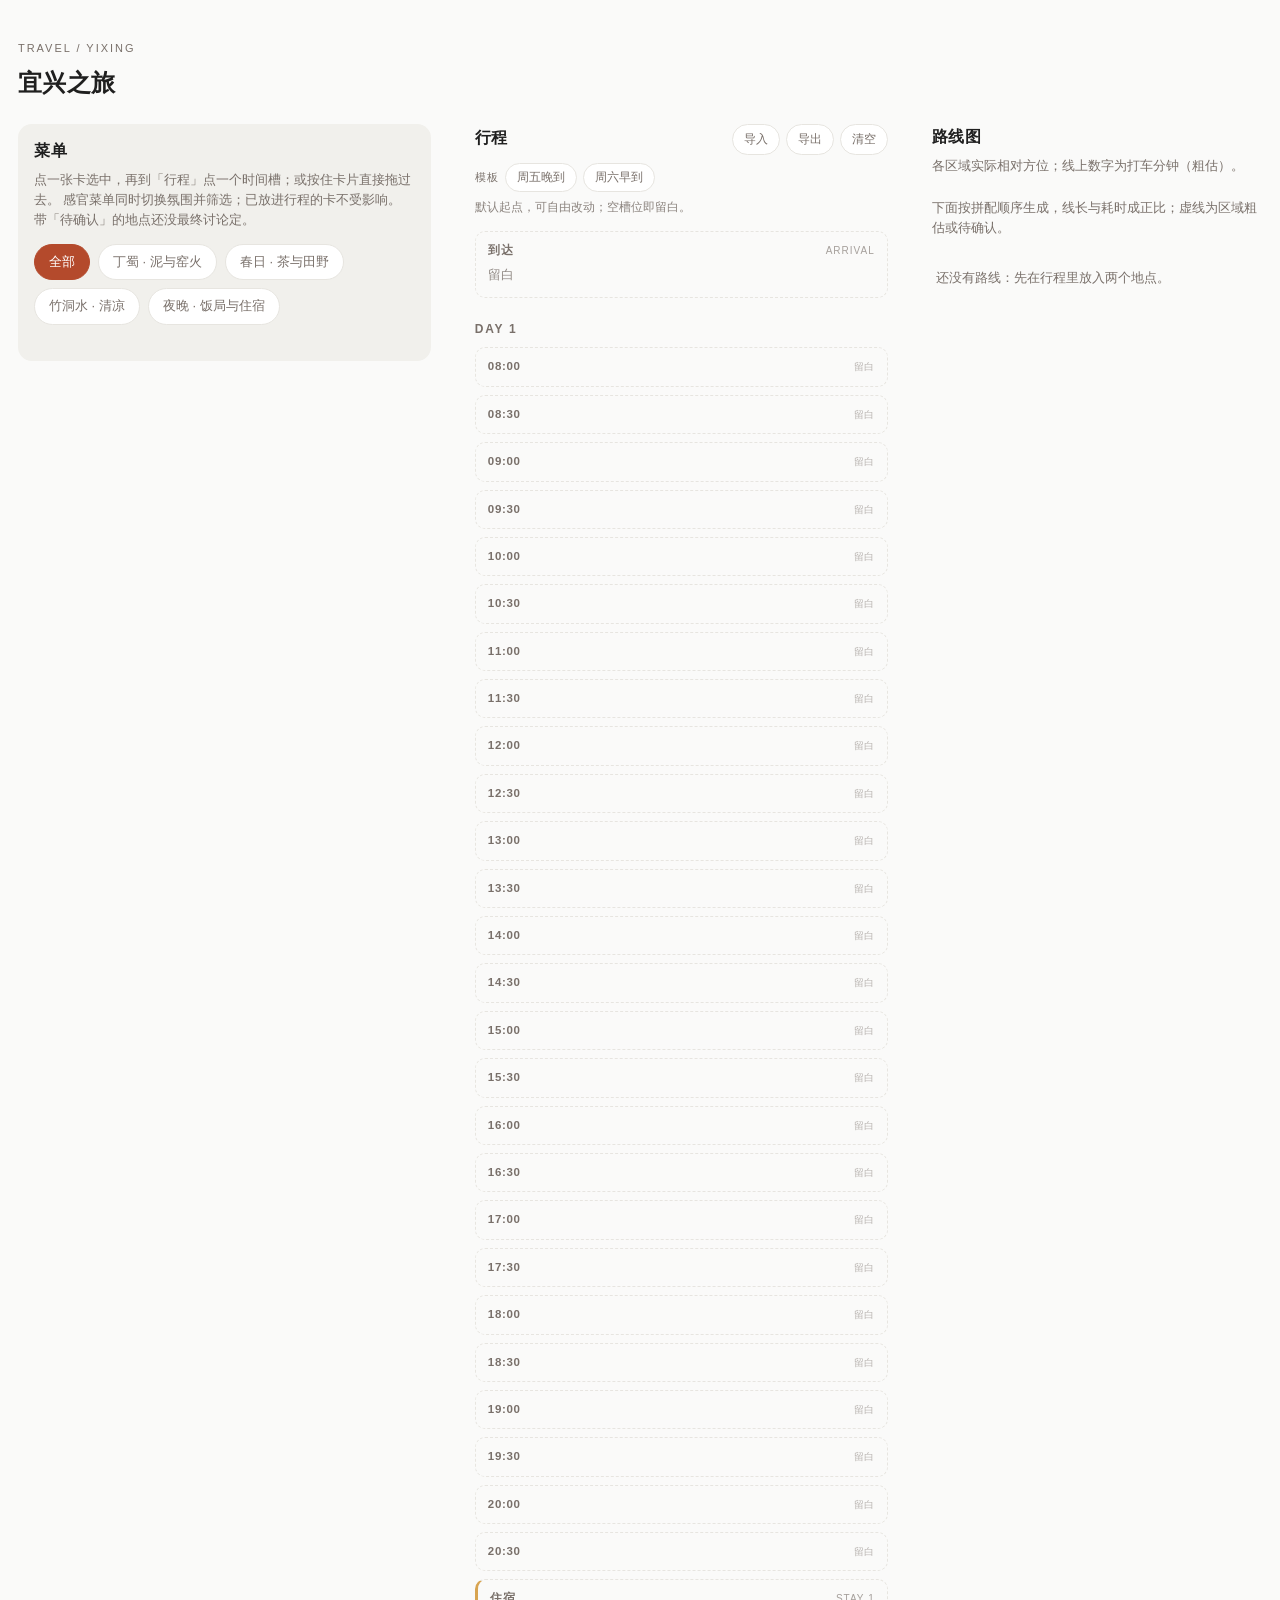
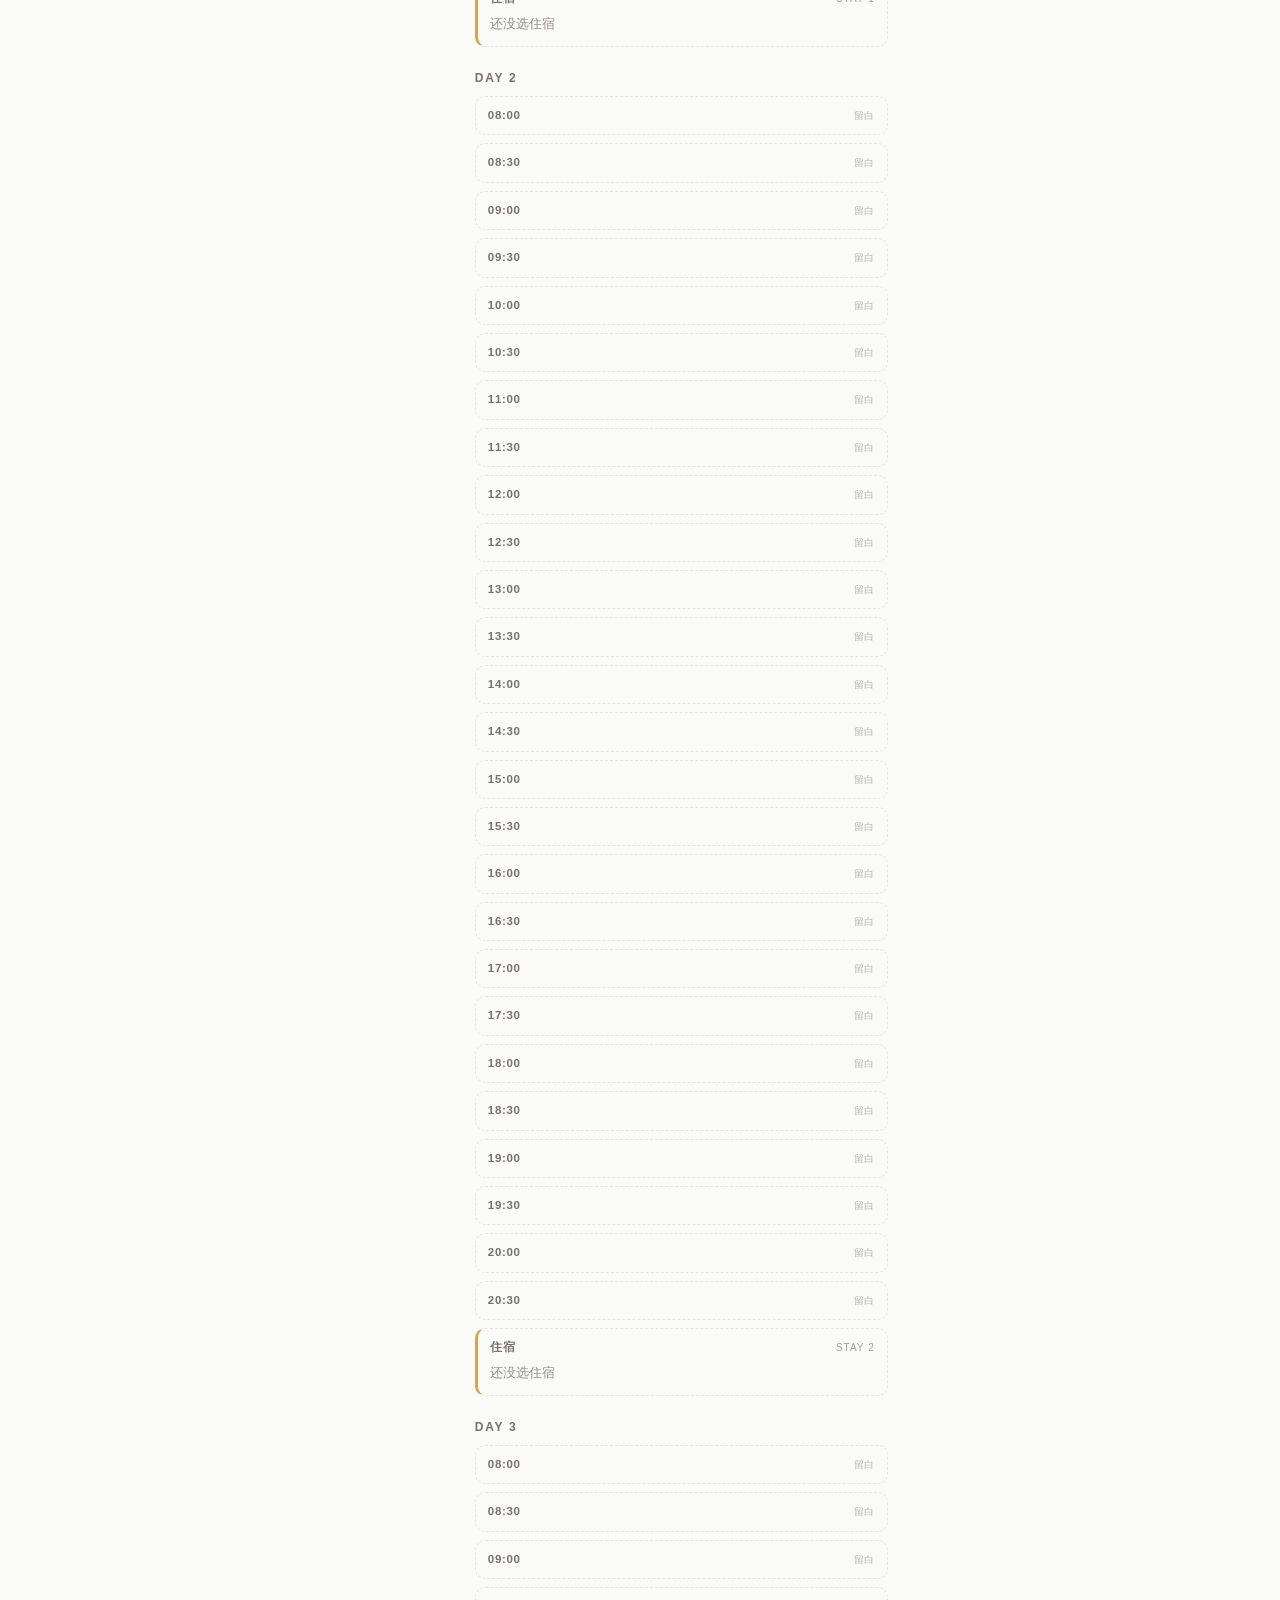
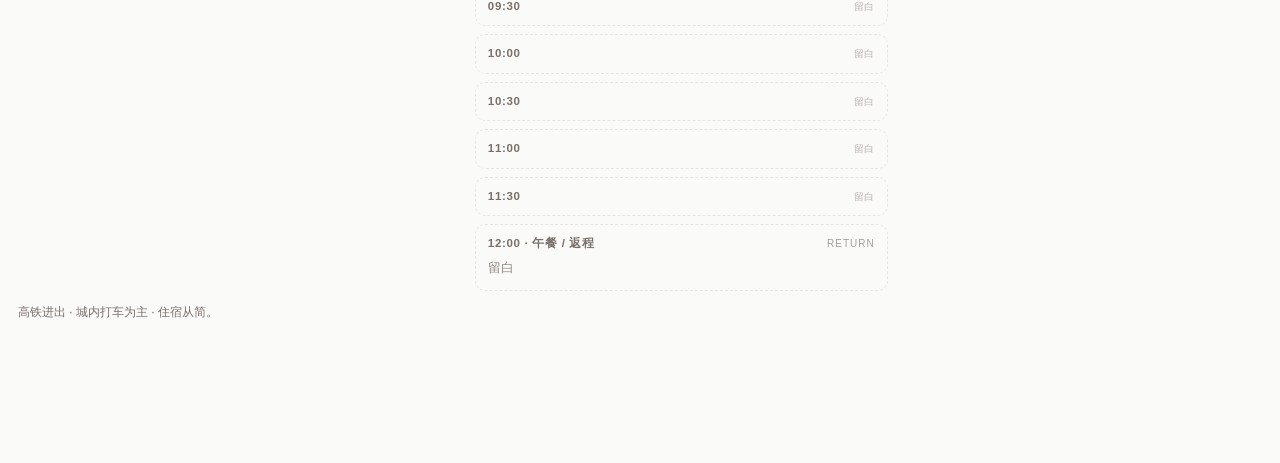
==== yixing/index.html @ 6304c11c "Half-hour planner grid; version-query cache busting for scripts - Slot grid is now 30-minute granula" ====
<!DOCTYPE html>
<html lang="zh-CN">
<head>
<meta charset="utf-8">
<meta name="viewport" content="width=device-width, initial-scale=1, viewport-fit=cover">
<title>宜兴之旅</title>
<meta name="description" content="宜兴四人行的行程拼配工具：自己选卡、自己拼、看看动线顺不顺。">
<link rel="stylesheet" href="styles.css">
</head>
<body data-view="intro">

<header class="site-header">
  <div class="container">
    <p class="kicker">travel / yixing</p>
    <h1>宜兴之旅</h1>
  </div>
</header>

<main class="layout container">

  <section id="view-intro" class="view view-intro" aria-label="简介">
    <p class="intro-lead">
      地点、体验、饭局、住宿和留白都做成了卡片，四个人自己拼。
    </p>

    <h2>四种感官入口</h2>
    <ul class="intro-themes">
      <li data-card-theme="dingshu" data-theme-go="dingshu"><strong>丁蜀 · 泥与窑火</strong>紫砂、老街、窑坊</li>
      <li data-card-theme="spring" data-theme-go="spring"><strong>春日 · 茶与田野</strong>阳羡茶、茶园、山坡</li>
      <li data-card-theme="bamboo-water" data-theme-go="bamboo-water"><strong>竹洞水 · 清凉</strong>竹海、溶洞、湖边</li>
      <li data-card-theme="night" data-theme-go="night"><strong>夜晚 · 饭局与住宿</strong>本地菜、夜茶、住宿</li>
    </ul>

    <h2>怎么用</h2>
    <ol class="intro-steps">
      <li>在「菜单」点一张卡，或按住直接拖。</li>
      <li>到「行程」点一个时间槽放入。</li>
      <li>在「路线图」看看动线顺不顺；时间都是粗估。</li>
    </ol>
    <button type="button" class="primary-btn" data-goto="pool">开始拼</button>
  </section>

  <section id="view-pool" class="view pool-section" aria-label="菜单">
    <div class="section-head">
      <h2>菜单</h2>
    </div>
    <p class="section-note">
      点一张卡选中，再到「行程」点一个时间槽；或按住卡片直接拖过去。
      感官菜单同时切换氛围并筛选；已放进行程的卡不受影响。
      带「待确认」的地点还没最终讨论定。
    </p>
    <nav class="theme-menu" id="theme-menu" aria-label="感官菜单">
      <button type="button" data-filter-all>全部</button>
      <button type="button" data-theme-btn="dingshu">丁蜀 · 泥与窑火</button>
      <button type="button" data-theme-btn="spring">春日 · 茶与田野</button>
      <button type="button" data-theme-btn="bamboo-water">竹洞水 · 清凉</button>
      <button type="button" data-theme-btn="night">夜晚 · 饭局与住宿</button>
    </nav>
    <div id="card-pool"></div>
  </section>

  <section id="view-plan" class="view plan-section" aria-label="行程">
    <div class="section-head">
      <h2>行程</h2>
      <div class="plan-actions">
        <button type="button" id="import-btn" class="ghost-btn">导入</button>
        <button type="button" id="export-btn" class="ghost-btn">导出</button>
        <button type="button" id="reset-btn" class="ghost-btn">清空</button>
        <input type="file" id="import-file" accept="application/json,.json" hidden>
      </div>
    </div>
    <div class="template-row">
      <span class="template-label">模板</span>
      <span id="preset-buttons"></span>
      <span class="template-note">默认起点，可自由改动；空槽位即留白。</span>
    </div>
    <div id="slot-list"></div>
  </section>

  <section id="view-graph" class="view graph-section" aria-label="路线图">
    <div class="section-head">
      <h2>路线图</h2>
    </div>
    <div class="region-overview">
      <p class="section-note">各区域实际相对方位；线上数字为打车分钟（粗估）。</p>
      <div id="region-map"></div>
    </div>
    <p class="section-note">下面按拼配顺序生成，线长与耗时成正比；虚线为区域粗估或待确认。</p>
    <div id="route-graph"></div>
    <p id="route-summary" class="route-summary"></p>
  </section>

</main>

<footer class="site-footer container">
  <p>
    高铁进出 · 城内打车为主 · 住宿从简。
  </p>
</footer>

<nav class="tab-bar" id="tab-bar" aria-label="页面切换">
  <button type="button" data-view-btn="intro">简介</button>
  <button type="button" data-view-btn="pool">菜单</button>
  <button type="button" data-view-btn="plan">行程</button>
  <button type="button" data-view-btn="graph">路线图</button>
</nav>

<div id="hint-bar" class="hint-bar" hidden>
  <span id="hint-text"></span>
  <button type="button" class="ghost-btn" data-cancel-selection>取消</button>
</div>

<div id="snackbar" class="snackbar" hidden>
  <span id="snackbar-text"></span>
  <span class="snackbar-actions">
    <button type="button" id="snackbar-undo">撤销</button>
    <button type="button" id="snackbar-back">继续选卡</button>
  </span>
</div>

<div id="toast" class="toast" hidden></div>

<!-- 数据/逻辑文件带版本参数防缓存；改动这些文件时把 v 一起加一 -->
<script src="data/places.js?v=3"></script>
<script src="data/transport-edges.js?v=3"></script>
<script src="data/blocked-edges.js?v=3"></script>
<script src="data/presets.js?v=3"></script>
<script src="data/region-times.js?v=3"></script>
<script src="app.js?v=3"></script>
</body>
</html>
---- yixing/styles.css ----
/* 宜兴之旅 —— 主题与版式
   页面基调是素色（近白）；四个感官主题只作用于菜单（卡片池）区域，
   由该区域元素上的 [data-theme] + CSS variables 驱动。
   色板出自 docs/static-interaction-model.md（做了对比度微调）。 */

:root {
  /* 卡片主题固定色（不随区域主题变化） */
  --c-dingshu: #b74b2b;
  --c-spring: #7fa32a;
  --c-bamboo: #2d8f83;
  --c-night: #d8a451;

  /* 素色基调（近白） */
  --bg: #fafaf9;
  --text: #1f1f1f;
  --accent: #b44a2c;
  --surface: #ffffff;
  --muted: #79706a;
  --line: #e7e5e0;
  --chip-bg: rgba(0, 0, 0, 0.045);
  --warn: #b3541e;
  --warn-bg: rgba(179, 84, 30, 0.09);
  --shadow: 0 1px 3px rgba(30, 20, 10, 0.06);
}

[data-theme="dingshu"] {
  --bg: #f7eee7;
  --text: #26201b;
  --accent: #b74b2b;
  --surface: #fffaf6;
  --muted: #8a7568;
  --line: #e9d9cd;
}

[data-theme="spring"] {
  --bg: #f4f6df;
  --text: #252a19;
  --accent: #7fa32a;
  --surface: #fcfdf3;
  --muted: #7f865f;
  --line: #e2e6c6;
}

[data-theme="bamboo-water"] {
  --bg: #edf5f2;
  --text: #1d2c29;
  --accent: #2d8f83;
  --surface: #f9fcfb;
  --muted: #64807a;
  --line: #d6e5e0;
}

[data-theme="night"] {
  --bg: #181715;
  --text: #f4efe7;
  --accent: #d8a451;
  --surface: #221f1b;
  --muted: #a2947f;
  --line: #383329;
  --chip-bg: rgba(255, 255, 255, 0.07);
  --warn: #e0904f;
  --warn-bg: rgba(224, 144, 79, 0.14);
  --shadow: 0 1px 3px rgba(0, 0, 0, 0.4);
}

/* 卡片固定主题色映射 */
[data-card-theme="dingshu"] { --card-accent: var(--c-dingshu); }
[data-card-theme="spring"] { --card-accent: var(--c-spring); }
[data-card-theme="bamboo-water"] { --card-accent: var(--c-bamboo); }
[data-card-theme="night"] { --card-accent: var(--c-night); }

/* ---------- 基础 ---------- */

* { box-sizing: border-box; }

html { -webkit-text-size-adjust: 100%; }

body {
  margin: 0;
  font-family: -apple-system, BlinkMacSystemFont, "PingFang SC", "Noto Sans SC",
    "Microsoft YaHei", "Helvetica Neue", Arial, sans-serif;
  background: var(--bg);
  color: var(--text);
  font-size: 15px;
  line-height: 1.6;
  transition: background-color 0.45s ease, color 0.45s ease;
  /* 移动端：给底部 tab 栏 + hint/snackbar 留空间 */
  padding-bottom: calc(136px + env(safe-area-inset-bottom, 0px));
}

.container {
  max-width: 640px;
  margin: 0 auto;
  padding-left: 18px;
  padding-right: 18px;
}

h1, h2, h3 { font-weight: 600; margin: 0; }

button {
  font: inherit;
  color: inherit;
  background: none;
  border: none;
  cursor: pointer;
  -webkit-tap-highlight-color: transparent;
}

/* ---------- 页头 ---------- */

.site-header { padding-top: 40px; }

.kicker {
  margin: 0 0 6px;
  font-size: 11px;
  letter-spacing: 0.18em;
  text-transform: uppercase;
  color: var(--muted);
}

.site-header h1 { font-size: 24px; letter-spacing: 0.02em; }

.header-tagline {
  margin: 10px 0 0;
  color: var(--muted);
  font-size: 13.5px;
  max-width: 34em;
}

/* ---------- 感官菜单（卡片池视图内：主题切换 + 筛选） ---------- */

.theme-menu {
  display: flex;
  gap: 8px;
  overflow-x: auto;
  margin-bottom: 16px;
  padding-bottom: 4px;
  -webkit-overflow-scrolling: touch;
  scrollbar-width: none;
}
.theme-menu::-webkit-scrollbar { display: none; }

.theme-menu button {
  flex: 0 0 auto;
  padding: 7px 14px;
  border-radius: 999px;
  border: 1px solid var(--line);
  background: var(--surface);
  font-size: 13px;
  color: var(--muted);
  transition: background-color 0.25s ease, color 0.25s ease, border-color 0.25s ease;
}

.theme-menu button:hover { border-color: var(--accent); }

.theme-menu button[aria-pressed="true"] {
  background: var(--accent);
  border-color: var(--accent);
  color: #fff;
}
[data-theme="night"] .theme-menu button[aria-pressed="true"] { color: #181715; }

/* ---------- 布局 ---------- */

.layout { padding-top: 22px; }

.section-head {
  display: flex;
  align-items: baseline;
  justify-content: space-between;
  gap: 12px;
  flex-wrap: wrap;
}

.section-head h2 { font-size: 16px; letter-spacing: 0.04em; }

.section-note {
  margin: 6px 0 14px;
  font-size: 12.5px;
  color: var(--muted);
}

.pool-section { margin-bottom: 40px; }
.plan-section { margin-bottom: 40px; }
.graph-section { margin-bottom: 48px; }

/* （视图系统的响应式规则在文件末尾，需要排在组件规则之后才能正确覆盖） */

/* ---------- 菜单（卡片池）：唯一带感官主题的区域 ---------- */

#view-pool {
  border-radius: 14px;
  padding: 14px 16px 16px;
  /* 「全部」时也有面板：比页面底色深一档的同色系 */
  background: #f1f0ec;
  transition: background-color 0.45s ease, color 0.45s ease;
}

#view-pool[data-theme] {
  background: var(--bg);
  color: var(--text); /* night 等深色主题需要跟着换文字色 */
}

.pool-group { margin-bottom: 22px; }

.pool-group-title {
  display: flex;
  align-items: center;
  gap: 8px;
  font-size: 13px;
  font-weight: 600;
  color: var(--muted);
  margin-bottom: 10px;
}

.pool-group-title::before {
  content: "";
  width: 8px;
  height: 8px;
  border-radius: 50%;
  background: var(--card-accent, var(--accent));
}

.pool-cards { display: grid; gap: 8px; }

.card {
  background: var(--surface);
  border: 1px solid var(--line);
  border-left: 3px solid var(--card-accent, var(--line));
  border-radius: 10px;
  padding: 10px 12px;
  box-shadow: var(--shadow);
  user-select: none;
  -webkit-user-select: none;
  -webkit-touch-callout: none;
  touch-action: pan-y;
  transition: border-color 0.2s ease, opacity 0.2s ease, transform 0.15s ease;
}

.card:hover { transform: translateY(-1px); }

.card--selected {
  border-color: var(--accent);
  outline: 2px solid var(--accent);
  outline-offset: 0;
}

.card--assigned { opacity: 0.5; }

.card--light {
  background: transparent;
  border-style: dashed;
  border-left-width: 1px;
  box-shadow: none;
}

.card-top {
  display: flex;
  align-items: baseline;
  justify-content: space-between;
  gap: 10px;
}

.card-title { font-size: 14.5px; font-weight: 600; }

.card-duration {
  flex: 0 0 auto;
  font-size: 11.5px;
  color: var(--muted);
  font-variant-numeric: tabular-nums;
}

.card-summary {
  margin: 3px 0 7px;
  font-size: 12.5px;
  color: var(--muted);
  line-height: 1.55;
}

.card-meta {
  display: flex;
  flex-wrap: wrap;
  gap: 5px;
  align-items: center;
}

.chip, .badge {
  display: inline-block;
  font-size: 10.5px;
  line-height: 1;
  padding: 4px 7px;
  border-radius: 6px;
  letter-spacing: 0.03em;
}

.chip { background: var(--chip-bg); color: var(--muted); }

.chip-loc { border: 1px solid var(--line); background: transparent; }

.badge-res {
  color: var(--accent);
  border: 1px solid var(--accent);
  background: transparent;
}

.badge-heat { color: var(--warn); background: var(--warn-bg); }

.badge-tbc {
  color: var(--muted);
  border: 1px dashed var(--line);
  background: transparent;
}

.chip-assigned { color: var(--accent); background: transparent; padding-left: 0; }

/* ---------- 时间槽 ---------- */

#slot-list { display: flex; flex-direction: column; gap: 8px; }

.slot-day-head {
  margin: 14px 0 0;
  font-size: 12px;
  letter-spacing: 0.14em;
  text-transform: uppercase;
  color: var(--muted);
}
.slot-day-head:first-child { margin-top: 0; }

/* 2 小时粒度的时间槽：空态压成单行，别让 20 个槽占满整屏 */
.slot--time { padding: 7px 12px 8px; }
.slot--time .slot-label { font-variant-numeric: tabular-nums; }
.slot--time.slot--empty .slot-sub { opacity: 0.5; text-transform: none; letter-spacing: 0.04em; }

.slot {
  background: var(--surface);
  border: 1px solid var(--line);
  border-radius: 10px;
  padding: 9px 12px 10px;
  box-shadow: var(--shadow);
  transition: border-color 0.2s ease, background-color 0.3s ease;
}

.slot--empty {
  background: transparent;
  border-style: dashed;
  box-shadow: none;
}

.slot--stay { border-left: 3px solid var(--c-night); }

.slot--over {
  border-color: var(--accent);
  outline: 2px solid var(--accent);
  outline-offset: 0;
}

.slot-head {
  display: flex;
  align-items: baseline;
  justify-content: space-between;
  gap: 8px;
}

.slot-label {
  font-size: 11.5px;
  font-weight: 600;
  letter-spacing: 0.06em;
  color: var(--muted);
}

.slot-sub {
  font-size: 10px;
  letter-spacing: 0.1em;
  text-transform: uppercase;
  color: var(--muted);
  opacity: 0.65;
}

.slot-empty-note {
  margin: 6px 0 2px;
  font-size: 12.5px;
  color: var(--muted);
  opacity: 0.8;
}

.slot-card {
  margin-top: 7px;
  display: flex;
  align-items: center;
  flex-wrap: wrap;
  gap: 6px;
  padding: 8px 10px;
  border-radius: 8px;
  background: var(--chip-bg);
  border-left: 3px solid var(--card-accent, var(--line));
  user-select: none;
  -webkit-user-select: none;
  -webkit-touch-callout: none;
  touch-action: pan-y;
}

.slot-card.card--selected { outline: 2px solid var(--accent); }

.slot-card-title { font-size: 13.5px; font-weight: 600; margin-right: auto; }

.slot-remove {
  font-size: 11px;
  color: var(--muted);
  padding: 4px 8px;
  border-radius: 6px;
  border: 1px solid var(--line);
}
.slot-remove:hover { color: var(--warn); border-color: var(--warn); }

.slot-warnings { margin: 6px 0 0; padding: 0; list-style: none; }

.slot-warnings li {
  font-size: 11.5px;
  color: var(--warn);
  padding: 2px 0;
}

.slot-warnings li.note-hint { color: var(--muted); }

/* 槽位之间的交通提示 */

.travel-chip {
  margin: 0 0 0 22px;
  padding: 2px 0 2px 10px;
  border-left: 2px solid var(--line);
  font-size: 11.5px;
  color: var(--muted);
}

.travel-chip--break {
  border-left-style: dashed;
  border-left-color: var(--warn);
  color: var(--warn);
}

/* 没有直连边、按区域对兜底的粗估段 */
.travel-chip--region { border-left-style: dotted; }

.travel-chip small { display: block; color: var(--muted); font-size: 11px; }

/* ---------- preset / 操作按钮 ---------- */

.plan-actions { display: flex; gap: 6px; flex-wrap: wrap; }

.plan-actions button, .ghost-btn {
  font-size: 12px;
  padding: 5px 11px;
  border-radius: 999px;
  border: 1px solid var(--line);
  background: var(--surface);
  color: var(--muted);
  transition: border-color 0.2s ease, color 0.2s ease;
}

.plan-actions button:hover, .ghost-btn:hover { border-color: var(--accent); color: var(--accent); }

/* 模板行：preset 是起点不是答案，放在行程标题下、用小字说明 */
.template-row {
  display: flex;
  align-items: center;
  flex-wrap: wrap;
  gap: 6px;
  margin: 8px 0 14px;
}

.template-label {
  font-size: 11px;
  letter-spacing: 0.12em;
  color: var(--muted);
}

.template-row #preset-buttons { display: inline-flex; gap: 6px; }

.template-row #preset-buttons button {
  font-size: 12px;
  padding: 4px 11px;
  border-radius: 999px;
  border: 1px solid var(--line);
  background: var(--surface);
  color: var(--muted);
  transition: border-color 0.2s ease, color 0.2s ease;
}

.template-row #preset-buttons button:hover { border-color: var(--accent); color: var(--accent); }

.template-note {
  flex-basis: 100%;
  font-size: 11.5px;
  color: var(--muted);
  opacity: 0.85;
}

/* ---------- 区域概览图（SVG，相对位置 + 时距连线） ---------- */

.region-overview { margin-bottom: 22px; }

.region-map-svg {
  display: block;
  width: 100%; /* 占满整列，viewBox 按真实纵横比 */
}

.region-map-line {
  stroke: var(--line);
  stroke-width: 1.5;
}

.region-map-time {
  font-size: 9px;
  fill: var(--muted);
  text-anchor: middle;
  opacity: 0.85;
}

.region-map-node circle {
  fill: var(--muted);
  opacity: 0.55;
  transition: fill 0.25s ease, opacity 0.25s ease;
}

.region-map-node text {
  font-size: 11px;
  fill: var(--text);
}

.region-map-node.on circle {
  fill: var(--accent);
  opacity: 1;
}

.region-map-node.on text { font-weight: 600; }

/* ---------- 路线图（普通 HTML，flex column） ---------- */

#route-graph { padding: 4px 0 0 4px; }

.graph-empty { font-size: 12.5px; color: var(--muted); }

.graph-node {
  display: flex;
  align-items: center;
  gap: 10px;
  cursor: pointer;
}

.graph-dot {
  flex: 0 0 auto;
  width: 12px;
  height: 12px;
  border-radius: 50%;
  background: var(--card-accent, var(--accent));
  margin-left: 1px;
}

.graph-dot.imp-1 { width: 8px; height: 8px; margin-left: 3px; }
.graph-dot.imp-2 { width: 10px; height: 10px; margin-left: 2px; }
.graph-dot.imp-3 { width: 14px; height: 14px; margin-left: 0; }

.graph-node-text { display: flex; align-items: baseline; gap: 8px; flex-wrap: wrap; }

.graph-node-label { font-size: 14px; font-weight: 600; }

.graph-node-slot { font-size: 11px; color: var(--muted); }

.graph-edge {
  position: relative;
  margin-left: 7px;
}

.graph-edge-line {
  position: absolute;
  left: 0;
  top: 2px;
  bottom: 2px;
  width: 2px;
  border-radius: 2px;
  background: var(--line);
}

.graph-edge-label {
  position: absolute;
  left: 16px;
  top: 50%;
  transform: translateY(-50%);
  font-size: 11.5px;
  color: var(--muted);
  white-space: nowrap;
}

.graph-edge--heavy .graph-edge-line { background: var(--warn); opacity: 0.55; }
.graph-edge--heavy .graph-edge-label { color: var(--warn); }

/* 区域粗估段：虚线，与确认直连区分 */
.graph-edge--region .graph-edge-line {
  width: 0;
  background: none;
  border-left: 2px dashed var(--line);
}
.graph-edge--region.graph-edge--heavy .graph-edge-line { border-left-color: var(--warn); }

.graph-break {
  margin-left: 7px;
  border-left: 2px dashed var(--warn);
  padding: 10px 0 10px 16px;
  min-height: 44px;
  display: flex;
  flex-direction: column;
  justify-content: center;
}

.graph-break strong {
  font-size: 12px;
  color: var(--warn);
  font-weight: 600;
}

.graph-break span {
  font-size: 11.5px;
  color: var(--muted);
  max-width: 30em;
}

.route-summary {
  margin: 14px 0 0;
  font-size: 12.5px;
  color: var(--muted);
}

/* ---------- 页脚 ---------- */

.site-footer {
  padding-bottom: 40px;
  font-size: 12px;
  color: var(--muted);
}

/* ---------- hint bar / toast ---------- */

.hint-bar {
  position: fixed;
  left: 12px;
  right: 12px;
  bottom: calc(74px + env(safe-area-inset-bottom, 0px)); /* tab 栏之上 */
  z-index: 40;
  display: flex;
  align-items: center;
  justify-content: space-between;
  gap: 10px;
  max-width: 616px;
  margin: 0 auto;
  padding: 10px 14px;
  border-radius: 12px;
  background: var(--surface);
  border: 1px solid var(--accent);
  box-shadow: 0 4px 18px rgba(0, 0, 0, 0.14);
  font-size: 13px;
}

.hint-bar[hidden] { display: none; }

.toast {
  position: fixed;
  left: 50%;
  bottom: calc(138px + env(safe-area-inset-bottom, 0px)); /* tab 栏与 hint/snackbar 之上 */
  transform: translateX(-50%);
  z-index: 50;
  max-width: 86vw;
  padding: 9px 16px;
  border-radius: 999px;
  background: var(--text);
  color: var(--bg);
  font-size: 12.5px;
  box-shadow: 0 4px 14px rgba(0, 0, 0, 0.2);
  transition: opacity 0.25s ease;
}

.toast[hidden] { display: none; }

.toast--warn { background: var(--warn); color: #fff; }

/* ---------- 简介视图 ---------- */

.view-intro { max-width: 34em; }

.intro-lead {
  margin: 4px 0 12px;
  font-size: 16.5px;
  line-height: 1.75;
}

.view-intro > p { font-size: 13.5px; color: var(--muted); }

.view-intro h2 {
  margin: 24px 0 10px;
  font-size: 13px;
  letter-spacing: 0.08em;
  color: var(--muted);
}

.intro-themes {
  list-style: none;
  margin: 0;
  padding: 0;
  display: grid;
  gap: 8px;
}

.intro-themes li {
  display: flex;
  align-items: baseline;
  gap: 10px;
  font-size: 13.5px;
  color: var(--muted);
  cursor: pointer; /* 可点：切主题 + 筛选卡片池并跳转 */
}

.intro-themes li:hover strong,
.intro-themes li:active strong { color: var(--accent); }

.intro-themes li::before {
  content: "";
  flex: 0 0 auto;
  width: 10px;
  height: 10px;
  border-radius: 50%;
  background: var(--card-accent, var(--accent));
  transform: translateY(1px);
}

.intro-themes strong {
  flex: 0 0 auto;
  color: var(--text);
  font-weight: 600;
  margin-right: 2px;
}

.intro-steps {
  margin: 0;
  padding-left: 1.3em;
  font-size: 13.5px;
  display: grid;
  gap: 6px;
}

.intro-note {
  margin: 14px 0 24px;
  font-size: 12.5px;
  color: var(--muted);
}

.primary-btn {
  background: var(--accent);
  color: #fff;
  padding: 10px 24px;
  border-radius: 999px;
  font-size: 14px;
  font-weight: 600;
  transition: opacity 0.2s ease;
}
.primary-btn:hover { opacity: 0.88; }
[data-theme="night"] .primary-btn { color: #181715; }

/* ---------- 底部 tab 栏（移动端） ---------- */

.tab-bar {
  position: fixed;
  left: 0;
  right: 0;
  bottom: 0;
  z-index: 45;
  display: grid;
  grid-template-columns: repeat(4, 1fr);
  gap: 4px;
  background: var(--surface);
  border-top: 1px solid var(--line);
  padding: 6px 10px calc(6px + env(safe-area-inset-bottom, 0px));
  transition: background-color 0.45s ease;
}

.tab-bar button {
  font-size: 12px;
  padding: 9px 2px;
  border-radius: 8px;
  color: var(--muted);
  transition: color 0.2s ease, background-color 0.2s ease;
}

.tab-bar button[aria-pressed="true"] {
  color: var(--accent);
  font-weight: 600;
  background: var(--chip-bg);
}

/* ---------- snackbar（放卡后的撤销 / 继续选卡） ---------- */

.snackbar {
  position: fixed;
  left: 12px;
  right: 12px;
  bottom: calc(74px + env(safe-area-inset-bottom, 0px));
  z-index: 48;
  display: flex;
  align-items: center;
  justify-content: space-between;
  gap: 10px;
  max-width: 616px;
  margin: 0 auto;
  padding: 10px 12px 10px 14px;
  border-radius: 12px;
  background: var(--text);
  color: var(--bg);
  font-size: 13px;
  box-shadow: 0 4px 18px rgba(0, 0, 0, 0.2);
}

.snackbar[hidden] { display: none; }

.snackbar--warn { background: var(--warn); color: #fff; }

.snackbar-actions { display: flex; gap: 6px; flex: 0 0 auto; }

.snackbar-actions button {
  font-size: 12.5px;
  font-weight: 600;
  padding: 5px 11px;
  border-radius: 999px;
  border: 1px solid currentColor;
  color: inherit;
}

/* ---------- 拖拽 ---------- */

.drag-ghost {
  position: fixed;
  left: 0;
  top: 0;
  z-index: 60;
  pointer-events: none;
  display: flex;
  flex-direction: column;
  justify-content: space-between;
  align-items: flex-start;
  padding: 8px 14px;
  border-radius: 10px;
  background: var(--surface);
  border: 1px solid var(--accent);
  box-shadow: 0 6px 20px rgba(0, 0, 0, 0.18);
  font-size: 13px;
  font-weight: 600;
  max-width: 60vw;
  overflow: hidden;
  /* 高度按卡片时长在网格里的占位伸展（liftDrag 里实测行高） */
  transition: height 0.28s cubic-bezier(0.2, 0.7, 0.3, 1);
}

.drag-ghost-title {
  overflow: hidden;
  text-overflow: ellipsis;
  white-space: nowrap;
  max-width: 100%;
}

.drag-ghost-dur {
  font-size: 11px;
  font-weight: 400;
  color: var(--muted);
}

/* 选卡后飞向底部悬置区的影子 */
.fly-ghost {
  position: fixed;
  z-index: 70;
  pointer-events: none;
  margin: 0;
  opacity: 0.9;
  transition: transform 0.38s cubic-bezier(0.2, 0.7, 0.3, 1), opacity 0.38s ease;
}

body.drag-active { cursor: grabbing; }

body.drag-active .slot {
  border-style: solid;
  border-color: var(--accent);
  border-width: 1px;
  opacity: 0.95;
}

.drag-source { opacity: 0.35; }

/* ---------- 视图系统 ----------
   移动端：四个子页（简介 / 卡片池 / 行程拼配 / 路线图）由 body[data-view] 切换，
   底部 tab 栏导航；桌面端：tab 栏隐藏，三栏并排，简介由页头 tagline 承担。
   注意：必须排在组件规则之后，同等特异性下靠顺序覆盖。 */

@media (max-width: 1023px) {
  /* 页头保持紧凑；这段内容由简介视图承担 */
  .header-tagline { display: none; }

  /* 菜单面板在移动端整幅铺开 */
  #view-pool {
    margin-left: -18px;
    margin-right: -18px;
    border-radius: 0;
    padding: 14px 18px 18px;
  }

  .view { display: none; }
  body[data-view="intro"] #view-intro,
  body[data-view="pool"] #view-pool,
  body[data-view="plan"] #view-plan,
  body[data-view="graph"] #view-graph {
    display: block;
    animation: view-fade 0.22s ease; /* display 切换时重放，形成轻微淡入 */
  }
}

@keyframes view-fade {
  from { opacity: 0; transform: translateY(4px); }
  to { opacity: 1; transform: none; }
}

@media (min-width: 1024px) {
  body { padding-bottom: 88px; }
  .container { max-width: 1520px; }
  .layout {
    display: grid;
    grid-template-columns: minmax(0, 10fr) minmax(0, 10fr) minmax(0, 8fr);
    gap: 44px;
    align-items: start;
  }
  #view-intro { display: none; } /* 简介内容桌面端已由页头 tagline 与各区说明覆盖 */
  .tab-bar { display: none; }
  /* 桌面列宽有限：感官菜单换行铺开，避免横向滚动被右缘截断 */
  .theme-menu { flex-wrap: wrap; overflow-x: visible; }
  .snackbar { display: none; } /* snackbar 是移动端机制，桌面走 toast */
  .pool-section, .plan-section, .graph-section { margin-bottom: 0; }
  .hint-bar { bottom: calc(12px + env(safe-area-inset-bottom, 0px)); }
  .toast { bottom: calc(76px + env(safe-area-inset-bottom, 0px)); }
}

/* 动效克制：尊重系统减少动效偏好 */
@media (prefers-reduced-motion: reduce) {
  * { transition: none !important; animation: none !important; }
}
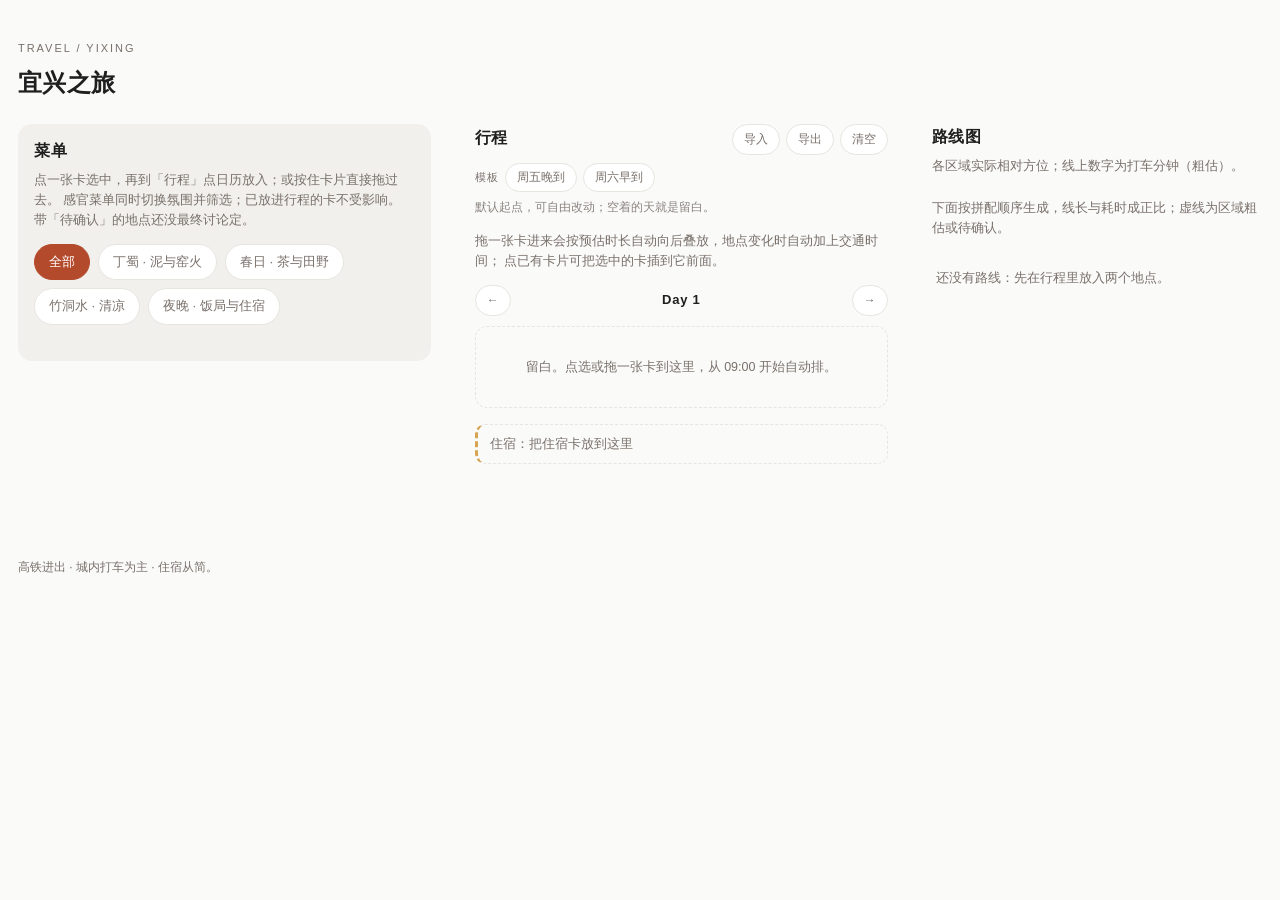
==== commit ececfb38: "Rewrite itinerary as an automated calendar Replaces the slot grid per user feedback:  - Four day pag" ====
--- a/yixing/index.html
+++ b/yixing/index.html
@@ -34,7 +34,7 @@
     <h2>怎么用</h2>
     <ol class="intro-steps">
       <li>在「菜单」点一张卡，或按住直接拖。</li>
-      <li>到「行程」点一个时间槽放入。</li>
+      <li>到「行程」放进日历，时长和交通会自动排。</li>
       <li>在「路线图」看看动线顺不顺；时间都是粗估。</li>
     </ol>
     <button type="button" class="primary-btn" data-goto="pool">开始拼</button>
@@ -45,7 +45,7 @@
       <h2>菜单</h2>
     </div>
     <p class="section-note">
-      点一张卡选中，再到「行程」点一个时间槽；或按住卡片直接拖过去。
+      点一张卡选中，再到「行程」点日历放入；或按住卡片直接拖过去。
       感官菜单同时切换氛围并筛选；已放进行程的卡不受影响。
       带「待确认」的地点还没最终讨论定。
     </p>
@@ -72,9 +72,18 @@
     <div class="template-row">
       <span class="template-label">模板</span>
       <span id="preset-buttons"></span>
-      <span class="template-note">默认起点，可自由改动；空槽位即留白。</span>
+      <span class="template-note">默认起点，可自由改动；空着的天就是留白。</span>
     </div>
-    <div id="slot-list"></div>
+    <p class="section-note">
+      拖一张卡进来会按预估时长自动向后叠放，地点变化时自动加上交通时间；
+      点已有卡片可把选中的卡插到它前面。
+    </p>
+    <div class="day-pager">
+      <button type="button" class="ghost-btn" data-day-nav="-1" aria-label="前一天">←</button>
+      <span id="day-title"></span>
+      <button type="button" class="ghost-btn" data-day-nav="1" aria-label="后一天">→</button>
+    </div>
+    <div id="day-canvas"></div>
   </section>
 
   <section id="view-graph" class="view graph-section" aria-label="路线图">
@@ -121,11 +130,11 @@
 <div id="toast" class="toast" hidden></div>
 
 <!-- 数据/逻辑文件带版本参数防缓存；改动这些文件时把 v 一起加一 -->
-<script src="data/places.js?v=3"></script>
-<script src="data/transport-edges.js?v=3"></script>
-<script src="data/blocked-edges.js?v=3"></script>
-<script src="data/presets.js?v=3"></script>
-<script src="data/region-times.js?v=3"></script>
-<script src="app.js?v=3"></script>
+<script src="data/places.js?v=4"></script>
+<script src="data/transport-edges.js?v=4"></script>
+<script src="data/blocked-edges.js?v=4"></script>
+<script src="data/presets.js?v=4"></script>
+<script src="data/region-times.js?v=4"></script>
+<script src="app.js?v=4"></script>
 </body>
 </html>
--- a/yixing/styles.css
+++ b/yixing/styles.css
@@ -119,13 +119,6 @@
 }
 
 .site-header h1 { font-size: 24px; letter-spacing: 0.02em; }
-
-.header-tagline {
-  margin: 10px 0 0;
-  color: var(--muted);
-  font-size: 13.5px;
-  max-width: 34em;
-}
 
 /* ---------- 感官菜单（卡片池视图内：主题切换 + 筛选） ---------- */
 
@@ -313,95 +306,137 @@
 
 .chip-assigned { color: var(--accent); background: transparent; padding-left: 0; }
 
-/* ---------- 时间槽 ---------- */
-
-#slot-list { display: flex; flex-direction: column; gap: 8px; }
-
-.slot-day-head {
-  margin: 14px 0 0;
-  font-size: 12px;
-  letter-spacing: 0.14em;
-  text-transform: uppercase;
-  color: var(--muted);
-}
-.slot-day-head:first-child { margin-top: 0; }
-
-/* 2 小时粒度的时间槽：空态压成单行，别让 20 个槽占满整屏 */
-.slot--time { padding: 7px 12px 8px; }
-.slot--time .slot-label { font-variant-numeric: tabular-nums; }
-.slot--time.slot--empty .slot-sub { opacity: 0.5; text-transform: none; letter-spacing: 0.04em; }
-
-.slot {
+/* ---------- 行程日历（自动叠放 + 翻天） ---------- */
+
+.day-pager {
+  display: flex;
+  align-items: center;
+  justify-content: space-between;
+  gap: 8px;
+  margin: 4px 0 10px;
+}
+
+#day-title {
+  font-size: 13px;
+  font-weight: 600;
+  letter-spacing: 0.06em;
+}
+
+.day-pager button:disabled { opacity: 0.3; cursor: default; }
+
+#day-canvas {
+  display: flex;
+  flex-direction: column;
+  gap: 6px;
+  min-height: 220px;
+  border-radius: 12px;
+}
+
+#day-canvas.drop-hint,
+.drop-hint {
+  outline: 2px dashed var(--accent);
+  outline-offset: 4px;
+}
+
+.cal-event {
   background: var(--surface);
   border: 1px solid var(--line);
+  border-left: 3px solid var(--card-accent, var(--line));
   border-radius: 10px;
-  padding: 9px 12px 10px;
+  padding: 8px 12px;
   box-shadow: var(--shadow);
-  transition: border-color 0.2s ease, background-color 0.3s ease;
-}
-
-.slot--empty {
-  background: transparent;
-  border-style: dashed;
-  box-shadow: none;
-}
-
-.slot--stay { border-left: 3px solid var(--c-night); }
-
-.slot--over {
-  border-color: var(--accent);
-  outline: 2px solid var(--accent);
-  outline-offset: 0;
-}
-
-.slot-head {
-  display: flex;
-  align-items: baseline;
-  justify-content: space-between;
-  gap: 8px;
-}
-
-.slot-label {
-  font-size: 11.5px;
-  font-weight: 600;
-  letter-spacing: 0.06em;
-  color: var(--muted);
-}
-
-.slot-sub {
-  font-size: 10px;
-  letter-spacing: 0.1em;
-  text-transform: uppercase;
-  color: var(--muted);
-  opacity: 0.65;
-}
-
-.slot-empty-note {
-  margin: 6px 0 2px;
-  font-size: 12.5px;
-  color: var(--muted);
-  opacity: 0.8;
-}
-
-.slot-card {
-  margin-top: 7px;
-  display: flex;
-  align-items: center;
-  flex-wrap: wrap;
-  gap: 6px;
-  padding: 8px 10px;
-  border-radius: 8px;
-  background: var(--chip-bg);
-  border-left: 3px solid var(--card-accent, var(--line));
+  display: flex;
+  flex-direction: column;
+  gap: 2px;
   user-select: none;
   -webkit-user-select: none;
   -webkit-touch-callout: none;
   touch-action: pan-y;
 }
 
-.slot-card.card--selected { outline: 2px solid var(--accent); }
-
-.slot-card-title { font-size: 13.5px; font-weight: 600; margin-right: auto; }
+/* 插入位置提示：上缘出现一条 accent 线 */
+.cal-event--before { box-shadow: 0 -3px 0 0 var(--accent), var(--shadow); }
+
+.cal-event.card--selected { outline: 2px solid var(--accent); }
+
+.cal-event-head {
+  display: flex;
+  justify-content: space-between;
+  align-items: baseline;
+  gap: 8px;
+}
+
+.cal-time {
+  font-size: 11.5px;
+  color: var(--muted);
+  font-variant-numeric: tabular-nums;
+}
+
+.cal-event-title { font-size: 14px; font-weight: 600; }
+
+.cal-travel {
+  margin-left: 22px;
+  padding: 2px 0 2px 10px;
+  border-left: 2px solid var(--line);
+  color: var(--muted);
+  font-size: 11.5px;
+  display: flex;
+  align-items: center;
+}
+
+.cal-travel--est { border-left-style: dashed; }
+
+.cal-travel--broken {
+  border-left-color: var(--warn);
+  color: var(--warn);
+}
+
+.cal-empty {
+  margin: 0;
+  border: 1px dashed var(--line);
+  border-radius: 12px;
+  padding: 30px 14px;
+  text-align: center;
+  color: var(--muted);
+  font-size: 12.5px;
+}
+
+.cal-summary {
+  margin: 4px 0 0;
+  font-size: 12px;
+  color: var(--muted);
+}
+
+.cal-summary--warn { color: var(--warn); }
+
+.cal-stay {
+  margin-top: 10px;
+  background: var(--surface);
+  border: 1px solid var(--line);
+  border-left: 3px solid var(--c-night);
+  border-radius: 10px;
+  padding: 9px 12px;
+  display: flex;
+  justify-content: space-between;
+  align-items: center;
+  gap: 8px;
+  font-size: 13px;
+  user-select: none;
+  -webkit-user-select: none;
+  -webkit-touch-callout: none;
+  touch-action: pan-y;
+}
+
+.cal-stay--empty {
+  background: transparent;
+  border-style: dashed;
+  color: var(--muted);
+  font-size: 12.5px;
+}
+
+.cal-stay.card--selected { outline: 2px solid var(--accent); }
+
+.cal-stay-title { font-weight: 600; }
 
 .slot-remove {
   font-size: 11px;
@@ -409,39 +444,9 @@
   padding: 4px 8px;
   border-radius: 6px;
   border: 1px solid var(--line);
+  flex: 0 0 auto;
 }
 .slot-remove:hover { color: var(--warn); border-color: var(--warn); }
-
-.slot-warnings { margin: 6px 0 0; padding: 0; list-style: none; }
-
-.slot-warnings li {
-  font-size: 11.5px;
-  color: var(--warn);
-  padding: 2px 0;
-}
-
-.slot-warnings li.note-hint { color: var(--muted); }
-
-/* 槽位之间的交通提示 */
-
-.travel-chip {
-  margin: 0 0 0 22px;
-  padding: 2px 0 2px 10px;
-  border-left: 2px solid var(--line);
-  font-size: 11.5px;
-  color: var(--muted);
-}
-
-.travel-chip--break {
-  border-left-style: dashed;
-  border-left-color: var(--warn);
-  color: var(--warn);
-}
-
-/* 没有直连边、按区域对兜底的粗估段 */
-.travel-chip--region { border-left-style: dotted; }
-
-.travel-chip small { display: block; color: var(--muted); font-size: 11px; }
 
 /* ---------- preset / 操作按钮 ---------- */
 
@@ -882,11 +887,9 @@
 
 body.drag-active { cursor: grabbing; }
 
-body.drag-active .slot {
-  border-style: solid;
-  border-color: var(--accent);
-  border-width: 1px;
-  opacity: 0.95;
+body.drag-active #day-canvas {
+  outline: 1px dashed var(--line);
+  outline-offset: 6px;
 }
 
 .drag-source { opacity: 0.35; }
@@ -897,9 +900,6 @@
    注意：必须排在组件规则之后，同等特异性下靠顺序覆盖。 */
 
 @media (max-width: 1023px) {
-  /* 页头保持紧凑；这段内容由简介视图承担 */
-  .header-tagline { display: none; }
-
   /* 菜单面板在移动端整幅铺开 */
   #view-pool {
     margin-left: -18px;
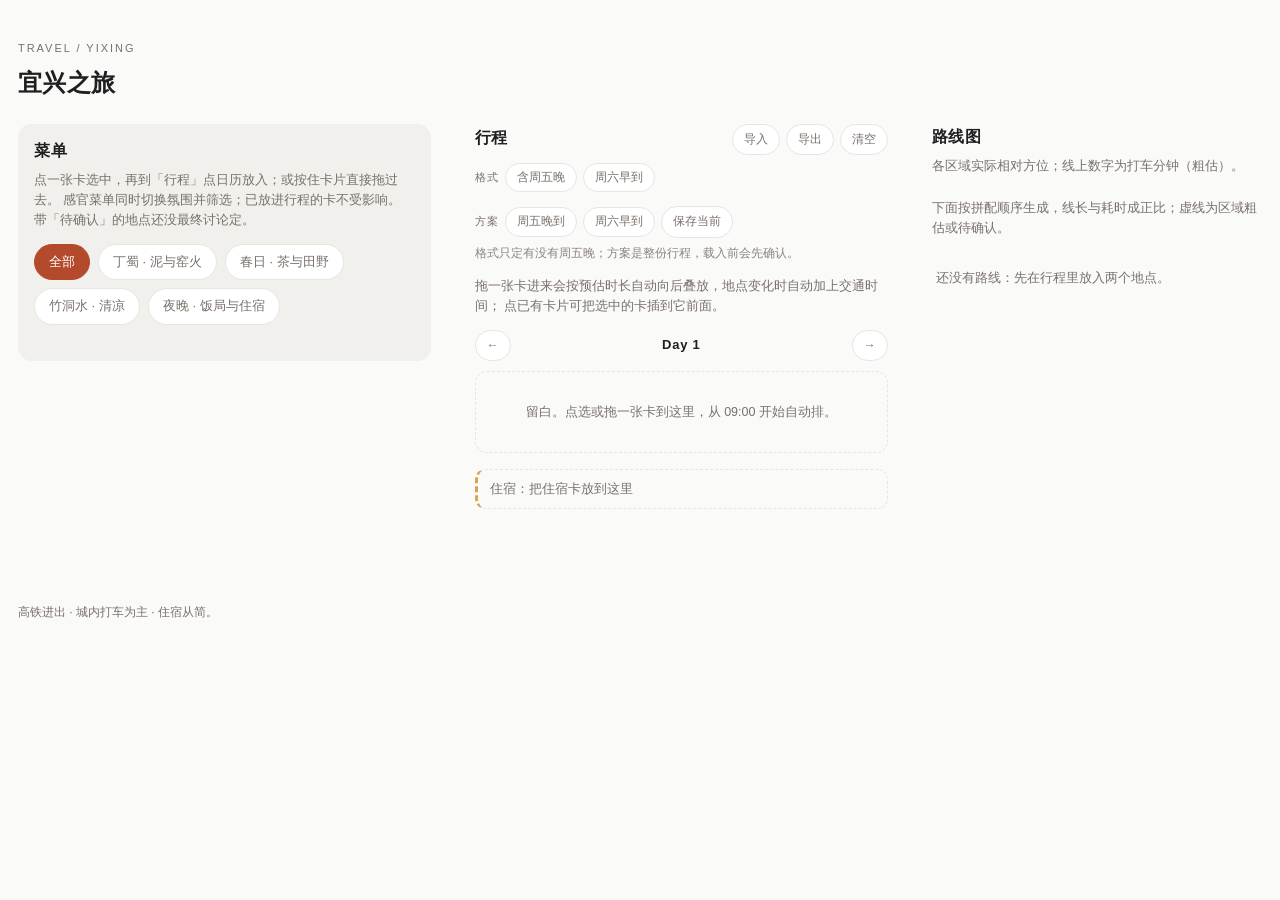
==== commit a5d9a68a: "Move saved-plan delete x inside the pill .saved-plan is now the pill itself (border, radius, hover);" ====
--- a/yixing/index.html
+++ b/yixing/index.html
@@ -5,7 +5,7 @@
 <meta name="viewport" content="width=device-width, initial-scale=1, viewport-fit=cover">
 <title>宜兴之旅</title>
 <meta name="description" content="宜兴四人行的行程拼配工具：自己选卡、自己拼、看看动线顺不顺。">
-<link rel="stylesheet" href="styles.css">
+<link rel="stylesheet" href="styles.css?v=8">
 </head>
 <body data-view="intro">
 
@@ -70,9 +70,17 @@
       </div>
     </div>
     <div class="template-row">
-      <span class="template-label">模板</span>
+      <span class="template-label">格式</span>
+      <span id="format-buttons">
+        <button type="button" data-format="fri">含周五晚</button>
+        <button type="button" data-format="sat">周六早到</button>
+      </span>
+    </div>
+    <div class="template-row">
+      <span class="template-label">方案</span>
       <span id="preset-buttons"></span>
-      <span class="template-note">默认起点，可自由改动；空着的天就是留白。</span>
+      <button type="button" id="save-plan-btn" class="ghost-btn">保存当前</button>
+      <span class="template-note">格式只定有没有周五晚；方案是整份行程，载入前会先确认。</span>
     </div>
     <p class="section-note">
       拖一张卡进来会按预估时长自动向后叠放，地点变化时自动加上交通时间；
@@ -129,12 +137,23 @@
 
 <div id="toast" class="toast" hidden></div>
 
+<div id="save-overlay" class="overlay" hidden>
+  <div class="overlay-panel">
+    <h3>保存当前行程</h3>
+    <input id="plan-name-input" type="text" maxlength="20" placeholder="给这份行程取个名字">
+    <div class="overlay-actions">
+      <button type="button" class="ghost-btn" id="save-plan-cancel">取消</button>
+      <button type="button" class="primary-btn" id="save-plan-confirm">保存</button>
+    </div>
+  </div>
+</div>
+
 <!-- 数据/逻辑文件带版本参数防缓存；改动这些文件时把 v 一起加一 -->
-<script src="data/places.js?v=4"></script>
-<script src="data/transport-edges.js?v=4"></script>
-<script src="data/blocked-edges.js?v=4"></script>
-<script src="data/presets.js?v=4"></script>
-<script src="data/region-times.js?v=4"></script>
-<script src="app.js?v=4"></script>
+<script src="data/places.js?v=6"></script>
+<script src="data/transport-edges.js?v=6"></script>
+<script src="data/blocked-edges.js?v=6"></script>
+<script src="data/presets.js?v=6"></script>
+<script src="data/region-times.js?v=6"></script>
+<script src="app.js?v=6"></script>
 </body>
 </html>
--- a/yixing/styles.css
+++ b/yixing/styles.css
@@ -339,6 +339,7 @@
 }
 
 .cal-event {
+  position: relative; /* 移出按钮以块为参照定位 */
   background: var(--surface);
   border: 1px solid var(--line);
   border-left: 3px solid var(--card-accent, var(--line));
@@ -354,6 +355,15 @@
   touch-action: pan-y;
 }
 
+/* 块按时长拉高后：属性标签沉向底部，但与下边框保持和左侧一致的间距（8+4=12px） */
+.cal-event .card-meta { margin-top: auto; padding-top: 6px; margin-bottom: 4px; }
+
+.cal-event .slot-remove {
+  position: absolute;
+  top: 7px;
+  right: 7px;
+}
+
 /* 插入位置提示：上缘出现一条 accent 线 */
 .cal-event--before { box-shadow: 0 -3px 0 0 var(--accent), var(--shadow); }
 
@@ -364,6 +374,7 @@
   justify-content: space-between;
   align-items: baseline;
   gap: 8px;
+  padding-right: 48px; /* 给右上角的移出按钮让位 */
 }
 
 .cal-time {
@@ -479,19 +490,53 @@
   color: var(--muted);
 }
 
-.template-row #preset-buttons { display: inline-flex; gap: 6px; }
-
-.template-row #preset-buttons button {
+.template-row #preset-buttons,
+.template-row #format-buttons { display: inline-flex; flex-wrap: wrap; gap: 6px; align-items: center; }
+
+.template-row #preset-buttons button,
+.template-row #format-buttons button {
   font-size: 12px;
   padding: 4px 11px;
   border-radius: 999px;
   border: 1px solid var(--line);
   background: var(--surface);
   color: var(--muted);
-  transition: border-color 0.2s ease, color 0.2s ease;
-}
-
-.template-row #preset-buttons button:hover { border-color: var(--accent); color: var(--accent); }
+  transition: border-color 0.2s ease, color 0.2s ease, background-color 0.2s ease;
+}
+
+.template-row #preset-buttons button:hover,
+.template-row #format-buttons button:hover { border-color: var(--accent); color: var(--accent); }
+
+.template-row #format-buttons button[aria-pressed="true"] {
+  background: var(--accent);
+  border-color: var(--accent);
+  color: #fff;
+}
+
+/* 用户保存的方案：整体是一颗药丸，标题和删除叉都在里面 */
+.template-row #preset-buttons .saved-plan {
+  display: inline-flex;
+  align-items: center;
+  border: 1px solid var(--line);
+  border-radius: 999px;
+  background: var(--surface);
+  transition: border-color 0.2s ease;
+}
+.template-row #preset-buttons .saved-plan:hover { border-color: var(--accent); }
+
+.template-row #preset-buttons .saved-plan button {
+  border: none;
+  background: transparent;
+  border-radius: 0;
+  padding: 4px 3px 4px 11px;
+}
+
+.template-row #preset-buttons .saved-plan .saved-plan-del {
+  padding: 4px 10px 4px 3px;
+  font-size: 12px;
+  color: var(--muted);
+}
+.template-row #preset-buttons .saved-plan .saved-plan-del:hover { color: var(--warn); }
 
 .template-note {
   flex-basis: 100%;
@@ -873,6 +918,55 @@
   font-size: 11px;
   font-weight: 400;
   color: var(--muted);
+}
+
+/* ---------- 保存方案的取名弹窗 ---------- */
+
+.overlay {
+  position: fixed;
+  inset: 0;
+  z-index: 80;
+  background: rgba(0, 0, 0, 0.35);
+  display: flex;
+  align-items: center;
+  justify-content: center;
+  padding: 24px;
+}
+
+.overlay[hidden] { display: none; }
+
+.overlay-panel {
+  background: var(--surface);
+  border-radius: 14px;
+  padding: 18px 18px 16px;
+  width: 100%;
+  max-width: 340px;
+  box-shadow: 0 12px 40px rgba(0, 0, 0, 0.25);
+  display: flex;
+  flex-direction: column;
+  gap: 12px;
+}
+
+.overlay-panel h3 { font-size: 15px; }
+
+.overlay-panel input {
+  font: inherit;
+  padding: 9px 12px;
+  border: 1px solid var(--line);
+  border-radius: 8px;
+  background: var(--bg);
+  color: inherit;
+}
+
+.overlay-panel input:focus {
+  outline: 2px solid var(--accent);
+  border-color: var(--accent);
+}
+
+.overlay-actions {
+  display: flex;
+  justify-content: flex-end;
+  gap: 8px;
 }
 
 /* 选卡后飞向底部悬置区的影子 */
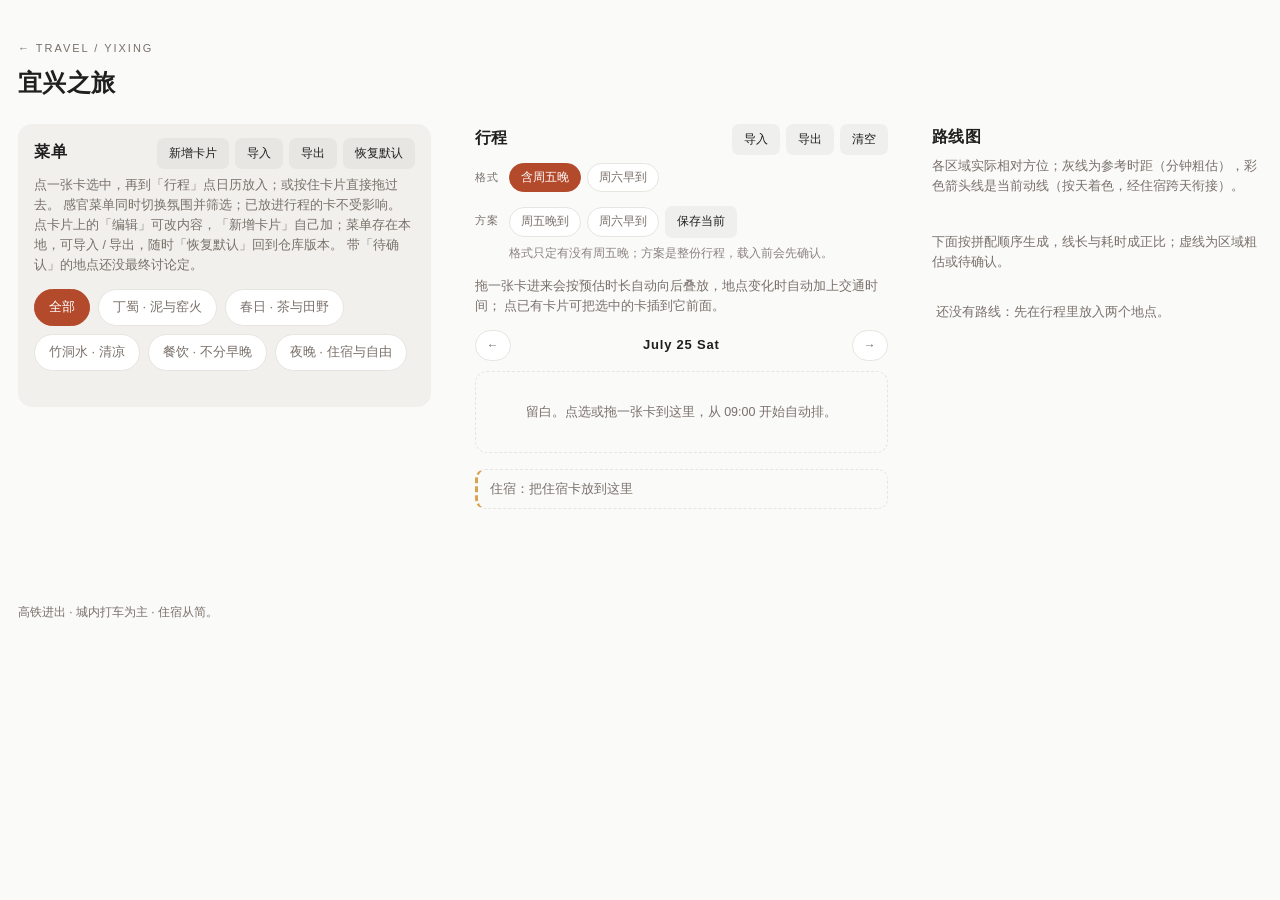
==== commit 73704af2: "Make route-legend focus tap-driven and discoverable Hovering a legend date to isolate its route was " ====
--- a/yixing/index.html
+++ b/yixing/index.html
@@ -5,13 +5,13 @@
 <meta name="viewport" content="width=device-width, initial-scale=1, viewport-fit=cover">
 <title>宜兴之旅</title>
 <meta name="description" content="宜兴四人行的行程拼配工具：自己选卡、自己拼、看看动线顺不顺。">
-<link rel="stylesheet" href="styles.css?v=8">
+<link rel="stylesheet" href="styles.css?v=22">
 </head>
 <body data-view="intro">
 
 <header class="site-header">
   <div class="container">
-    <p class="kicker">travel / yixing</p>
+    <p class="kicker"><a href="../" class="kicker-link">← travel</a> / yixing</p>
     <h1>宜兴之旅</h1>
   </div>
 </header>
@@ -28,7 +28,7 @@
       <li data-card-theme="dingshu" data-theme-go="dingshu"><strong>丁蜀 · 泥与窑火</strong>紫砂、老街、窑坊</li>
       <li data-card-theme="spring" data-theme-go="spring"><strong>春日 · 茶与田野</strong>阳羡茶、茶园、山坡</li>
       <li data-card-theme="bamboo-water" data-theme-go="bamboo-water"><strong>竹洞水 · 清凉</strong>竹海、溶洞、湖边</li>
-      <li data-card-theme="night" data-theme-go="night"><strong>夜晚 · 饭局与住宿</strong>本地菜、夜茶、住宿</li>
+      <li data-card-theme="night" data-theme-go="night"><strong>夜晚 · 住宿与留白</strong>住宿、夜色、打牌</li>
     </ul>
 
     <h2>怎么用</h2>
@@ -43,10 +43,18 @@
   <section id="view-pool" class="view pool-section" aria-label="菜单">
     <div class="section-head">
       <h2>菜单</h2>
+      <div class="plan-actions">
+        <button type="button" id="menu-add-btn" class="ghost-btn action-btn">新增卡片</button>
+        <button type="button" id="menu-import-btn" class="ghost-btn action-btn">导入</button>
+        <button type="button" id="menu-export-btn" class="ghost-btn action-btn">导出</button>
+        <button type="button" id="menu-reset-btn" class="ghost-btn action-btn">恢复默认</button>
+        <input type="file" id="menu-import-file" accept="application/json,.json" hidden>
+      </div>
     </div>
     <p class="section-note">
       点一张卡选中，再到「行程」点日历放入；或按住卡片直接拖过去。
       感官菜单同时切换氛围并筛选；已放进行程的卡不受影响。
+      点卡片上的「编辑」可改内容，「新增卡片」自己加；菜单存在本地，可导入 / 导出，随时「恢复默认」回到仓库版本。
       带「待确认」的地点还没最终讨论定。
     </p>
     <nav class="theme-menu" id="theme-menu" aria-label="感官菜单">
@@ -54,7 +62,8 @@
       <button type="button" data-theme-btn="dingshu">丁蜀 · 泥与窑火</button>
       <button type="button" data-theme-btn="spring">春日 · 茶与田野</button>
       <button type="button" data-theme-btn="bamboo-water">竹洞水 · 清凉</button>
-      <button type="button" data-theme-btn="night">夜晚 · 饭局与住宿</button>
+      <button type="button" data-theme-btn="food">餐饮 · 不分早晚</button>
+      <button type="button" data-theme-btn="night">夜晚 · 住宿与自由</button>
     </nav>
     <div id="card-pool"></div>
   </section>
@@ -63,24 +72,26 @@
     <div class="section-head">
       <h2>行程</h2>
       <div class="plan-actions">
-        <button type="button" id="import-btn" class="ghost-btn">导入</button>
-        <button type="button" id="export-btn" class="ghost-btn">导出</button>
-        <button type="button" id="reset-btn" class="ghost-btn">清空</button>
+        <button type="button" id="import-btn" class="ghost-btn action-btn">导入</button>
+        <button type="button" id="export-btn" class="ghost-btn action-btn">导出</button>
+        <button type="button" id="reset-btn" class="ghost-btn action-btn">清空</button>
         <input type="file" id="import-file" accept="application/json,.json" hidden>
       </div>
     </div>
     <div class="template-row">
       <span class="template-label">格式</span>
-      <span id="format-buttons">
+      <span class="template-items" id="format-buttons">
         <button type="button" data-format="fri">含周五晚</button>
         <button type="button" data-format="sat">周六早到</button>
       </span>
     </div>
     <div class="template-row">
       <span class="template-label">方案</span>
-      <span id="preset-buttons"></span>
-      <button type="button" id="save-plan-btn" class="ghost-btn">保存当前</button>
-      <span class="template-note">格式只定有没有周五晚；方案是整份行程，载入前会先确认。</span>
+      <div class="template-items">
+        <span id="preset-buttons"></span>
+        <button type="button" id="save-plan-btn" class="ghost-btn action-btn">保存当前</button>
+        <span class="template-note">格式只定有没有周五晚；方案是整份行程，载入前会先确认。</span>
+      </div>
     </div>
     <p class="section-note">
       拖一张卡进来会按预估时长自动向后叠放，地点变化时自动加上交通时间；
@@ -99,8 +110,10 @@
       <h2>路线图</h2>
     </div>
     <div class="region-overview">
-      <p class="section-note">各区域实际相对方位；线上数字为打车分钟（粗估）。</p>
+      <p class="section-note">各区域实际相对方位；灰线为参考时距（分钟粗估），彩色箭头线是当前动线（按天着色，经住宿跨天衔接）。</p>
       <div id="region-map"></div>
+      <div id="region-legend" class="region-legend"></div>
+      <p id="region-legend-hint" class="region-legend-hint" hidden>点图例上的某天，只看它的动线；再点一次恢复全部。</p>
     </div>
     <p class="section-note">下面按拼配顺序生成，线长与耗时成正比；虚线为区域粗估或待确认。</p>
     <div id="route-graph"></div>
@@ -148,12 +161,57 @@
   </div>
 </div>
 
+<div id="card-overlay" class="overlay" hidden>
+  <div class="overlay-panel overlay-panel--form">
+    <h3 id="card-overlay-title">编辑卡片</h3>
+    <div class="form-grid">
+      <label class="field field--full"><span>标题</span><input type="text" id="cf-title" maxlength="30"></label>
+      <label class="field"><span>类型</span><select id="cf-type"></select></label>
+      <label class="field"><span>主题（分组）</span><select id="cf-theme"></select></label>
+      <label class="field"><span>位置</span><select id="cf-loc"></select></label>
+      <label class="field"><span>时长（分钟）</span><input type="number" id="cf-duration" min="0" max="600" step="15"></label>
+      <div class="field field--full cf-times" role="group" aria-label="适合时段">
+        <span>适合时段</span>
+        <div class="cf-times-opts">
+          <label><input type="checkbox" value="morning" class="cf-time"> 上午</label>
+          <label><input type="checkbox" value="afternoon" class="cf-time"> 下午</label>
+          <label><input type="checkbox" value="evening" class="cf-time"> 傍晚</label>
+          <label><input type="checkbox" value="night" class="cf-time"> 夜晚</label>
+        </div>
+      </div>
+      <label class="field"><span>暑热风险</span><select id="cf-heat"></select></label>
+      <label class="field field--check"><input type="checkbox" id="cf-reservation"> 需预约</label>
+      <label class="field field--full"><span>标签（顿号或逗号分隔）</span><input type="text" id="cf-tags" placeholder="例：紫砂、老街、散步"></label>
+      <label class="field field--full"><span>简介</span><textarea id="cf-summary" rows="2" maxlength="120"></textarea></label>
+      <label class="field field--check"><input type="checkbox" id="cf-pending"> 待确认（未讨论定）</label>
+    </div>
+    <div class="overlay-actions">
+      <button type="button" class="ghost-btn" id="cf-delete">删除</button>
+      <span class="overlay-actions-spacer"></span>
+      <button type="button" class="ghost-btn" id="cf-cancel">取消</button>
+      <button type="button" class="primary-btn" id="cf-save">保存</button>
+    </div>
+  </div>
+</div>
+
+<div id="menu-import-overlay" class="overlay" hidden>
+  <div class="overlay-panel">
+    <h3>导入菜单</h3>
+    <p id="menu-import-msg" class="section-note"></p>
+    <div class="overlay-actions">
+      <button type="button" class="ghost-btn" id="menu-import-cancel">取消</button>
+      <button type="button" class="ghost-btn" id="menu-import-merge">合并追加</button>
+      <button type="button" class="primary-btn" id="menu-import-replace">整体替换</button>
+    </div>
+  </div>
+</div>
+
 <!-- 数据/逻辑文件带版本参数防缓存；改动这些文件时把 v 一起加一 -->
-<script src="data/places.js?v=6"></script>
-<script src="data/transport-edges.js?v=6"></script>
-<script src="data/blocked-edges.js?v=6"></script>
-<script src="data/presets.js?v=6"></script>
-<script src="data/region-times.js?v=6"></script>
-<script src="app.js?v=6"></script>
+<script src="data/places.js?v=22"></script>
+<script src="data/transport-edges.js?v=22"></script>
+<script src="data/blocked-edges.js?v=22"></script>
+<script src="data/presets.js?v=22"></script>
+<script src="data/region-times.js?v=22"></script>
+<script src="app.js?v=22"></script>
 </body>
 </html>
--- a/yixing/styles.css
+++ b/yixing/styles.css
@@ -8,6 +8,7 @@
   --c-dingshu: #b74b2b;
   --c-spring: #7fa32a;
   --c-bamboo: #2d8f83;
+  --c-food: #9d6b43;
   --c-night: #d8a451;
 
   /* 素色基调（近白） */
@@ -50,23 +51,33 @@
   --line: #d6e5e0;
 }
 
+[data-theme="food"] {
+  --bg: #f4ede2;
+  --text: #2a2118;
+  --accent: #9a6437;
+  --surface: #fbf6ee;
+  --muted: #86745e;
+  --line: #e8dcc9;
+}
+
 [data-theme="night"] {
-  --bg: #181715;
-  --text: #f4efe7;
-  --accent: #d8a451;
-  --surface: #221f1b;
-  --muted: #a2947f;
-  --line: #383329;
-  --chip-bg: rgba(255, 255, 255, 0.07);
+  --bg: #2c2620;          /* 暖夜灰而非近黑：降低与其余素色页面的对比 */
+  --text: #e7ddcd;        /* 文字调暗一档，减小刺眼的高对比 */
+  --accent: #cf9a4b;
+  --surface: #37302a;
+  --muted: #a1927c;
+  --line: #453d33;
+  --chip-bg: rgba(255, 255, 255, 0.06);
   --warn: #e0904f;
   --warn-bg: rgba(224, 144, 79, 0.14);
-  --shadow: 0 1px 3px rgba(0, 0, 0, 0.4);
+  --shadow: 0 1px 3px rgba(0, 0, 0, 0.28);
 }
 
 /* 卡片固定主题色映射 */
 [data-card-theme="dingshu"] { --card-accent: var(--c-dingshu); }
 [data-card-theme="spring"] { --card-accent: var(--c-spring); }
 [data-card-theme="bamboo-water"] { --card-accent: var(--c-bamboo); }
+[data-card-theme="food"] { --card-accent: var(--c-food); }
 [data-card-theme="night"] { --card-accent: var(--c-night); }
 
 /* ---------- 基础 ---------- */
@@ -117,6 +128,9 @@
   text-transform: uppercase;
   color: var(--muted);
 }
+
+.kicker-link { color: inherit; text-decoration: none; transition: color 0.2s ease; }
+.kicker-link:hover, .kicker-link:focus-visible { color: var(--accent); }
 
 .site-header h1 { font-size: 24px; letter-spacing: 0.02em; }
 
@@ -475,23 +489,39 @@
 
 .plan-actions button:hover, .ghost-btn:hover { border-color: var(--accent); color: var(--accent); }
 
+/* 动作按钮（导入/导出/清空/新增/恢复默认/保存当前）：与模板/方案的“可选项药丸”区分开 —— 方角、实底、深字 */
+.action-btn,
+.plan-actions .action-btn {
+  border-radius: 7px;
+  border: 1px solid transparent;
+  background: var(--chip-bg);
+  color: var(--text);
+  font-weight: 500;
+}
+.action-btn:hover,
+.plan-actions .action-btn:hover { border-color: var(--accent); color: var(--accent); background: var(--chip-bg); }
+
 /* 模板行：preset 是起点不是答案，放在行程标题下、用小字说明 */
 .template-row {
   display: flex;
-  align-items: center;
-  flex-wrap: wrap;
-  gap: 6px;
+  align-items: flex-start;
+  flex-wrap: nowrap;
+  gap: 10px;
   margin: 8px 0 14px;
 }
 
 .template-label {
+  flex: 0 0 auto;
+  padding-top: 6px;   /* 与右侧药丸首行文字对齐 */
   font-size: 11px;
   letter-spacing: 0.12em;
   color: var(--muted);
 }
 
-.template-row #preset-buttons,
-.template-row #format-buttons { display: inline-flex; flex-wrap: wrap; gap: 6px; align-items: center; }
+/* 标签右侧的内容列：药丸只在这一列里换行，不会跑到“格式/方案”字样正下方 */
+.template-items { flex: 1 1 auto; min-width: 0; display: flex; flex-wrap: wrap; gap: 6px; align-items: center; }
+
+.template-row #preset-buttons { display: inline-flex; flex-wrap: wrap; gap: 6px; align-items: center; }
 
 .template-row #preset-buttons button,
 .template-row #format-buttons button {
@@ -583,6 +613,88 @@
 }
 
 .region-map-node.on text { font-weight: 600; }
+
+/* 动线：按天着色的方向路线（arrival 暖灰，Day 1/2/3 用卡片主题色） */
+.region-route {
+  fill: none;
+  stroke-width: 2.2;
+  stroke-linecap: round;
+  opacity: 0.85;
+}
+.region-route--arrival { stroke: #a89c8e; }
+.region-route--d1 { stroke: var(--c-dingshu); }
+.region-route--d2 { stroke: var(--c-bamboo); }
+.region-route--d3 { stroke: var(--c-night); }
+
+.region-arrow { opacity: 0.9; }
+.region-arrow--arrival { fill: #a89c8e; }
+.region-arrow--d1 { fill: var(--c-dingshu); }
+.region-arrow--d2 { fill: var(--c-bamboo); }
+.region-arrow--d3 { fill: var(--c-night); }
+
+.region-legend {
+  display: flex;
+  flex-wrap: wrap;
+  justify-content: center;
+  gap: 12px;
+  margin: 8px 0 0;
+  font-size: 11.5px;
+  color: var(--muted);
+}
+
+.region-legend-item { display: inline-flex; align-items: center; gap: 6px; }
+
+.region-legend-item::before {
+  content: "";
+  width: 14px;
+  height: 3px;
+  border-radius: 2px;
+  background: var(--line);
+}
+.region-legend--arrival::before { background: #a89c8e; }
+.region-legend--d1::before { background: var(--c-dingshu); }
+.region-legend--d2::before { background: var(--c-bamboo); }
+.region-legend--d3::before { background: var(--c-night); }
+
+/* 点/悬浮某天图例：单独看它的动线（点选是触屏主路径，悬停是桌面预览） */
+.region-route, .region-arrow, .region-legend-item { transition: opacity 0.15s ease; }
+.region-legend-item[data-hi-day] {
+  cursor: pointer;
+  padding: 3px 8px;
+  margin: -3px 0;
+  border-radius: 999px;
+  border: 1px solid transparent;
+}
+.region-legend-item[data-hi-day]:hover { border-color: var(--line); }
+/* 被点选“单独看”的那天：描边点亮，明确当前聚焦在哪 */
+.region-overview[data-hi="arrival"] .region-legend--arrival,
+.region-overview[data-hi="d1"] .region-legend--d1,
+.region-overview[data-hi="d2"] .region-legend--d2,
+.region-overview[data-hi="d3"] .region-legend--d3 { border-color: var(--accent); }
+
+.region-legend-hint {
+  text-align: center;
+  margin: 7px 0 0;
+  font-size: 11px;
+  color: var(--muted);
+  opacity: 0.85;
+}
+.region-legend-hint[hidden] { display: none; }
+.region-overview[data-hi] .region-route,
+.region-overview[data-hi] .region-arrow { opacity: 0.12; }
+.region-overview[data-hi] .region-legend-item { opacity: 0.4; }
+.region-overview[data-hi="arrival"] .region-route--arrival,
+.region-overview[data-hi="arrival"] .region-arrow--arrival,
+.region-overview[data-hi="arrival"] .region-legend--arrival,
+.region-overview[data-hi="d1"] .region-route--d1,
+.region-overview[data-hi="d1"] .region-arrow--d1,
+.region-overview[data-hi="d1"] .region-legend--d1,
+.region-overview[data-hi="d2"] .region-route--d2,
+.region-overview[data-hi="d2"] .region-arrow--d2,
+.region-overview[data-hi="d2"] .region-legend--d2,
+.region-overview[data-hi="d3"] .region-route--d3,
+.region-overview[data-hi="d3"] .region-arrow--d3,
+.region-overview[data-hi="d3"] .region-legend--d3 { opacity: 1; }
 
 /* ---------- 路线图（普通 HTML，flex column） ---------- */
 
@@ -814,6 +926,9 @@
 .primary-btn:hover { opacity: 0.88; }
 [data-theme="night"] .primary-btn { color: #181715; }
 
+/* 简介里的「开始拼」和上面的步骤列表留出呼吸空间 */
+.view-intro .primary-btn { margin-top: 22px; }
+
 /* ---------- 底部 tab 栏（移动端） ---------- */
 
 .tab-bar {
@@ -968,6 +1083,66 @@
   justify-content: flex-end;
   gap: 8px;
 }
+
+.overlay-actions-spacer { flex: 1; }
+
+/* 卡片编辑表单 */
+.overlay-panel--form { max-width: 440px; }
+
+.form-grid {
+  display: grid;
+  grid-template-columns: 1fr 1fr;
+  gap: 10px 12px;
+  max-height: 62vh;
+  overflow-y: auto;
+}
+
+.field { display: flex; flex-direction: column; gap: 4px; }
+.field--full { grid-column: 1 / -1; }
+.field > span { font-size: 11.5px; color: var(--muted); }
+
+.field select,
+.field input,
+.field textarea {
+  font: inherit;
+  padding: 8px 10px;
+  border: 1px solid var(--line);
+  border-radius: 8px;
+  background: var(--bg);
+  color: inherit;
+}
+
+.field select:focus,
+.field input:focus,
+.field textarea:focus {
+  outline: 2px solid var(--accent);
+  border-color: var(--accent);
+}
+
+.field textarea { resize: vertical; }
+
+.field--check { flex-direction: row; align-items: center; gap: 6px; font-size: 13px; }
+.field--check input { width: auto; }
+
+/* 适合时段：沿用 .field 的“标签在上”竖排，勾选项自己横排一行 */
+.cf-times-opts { display: flex; flex-wrap: wrap; gap: 6px 16px; }
+.cf-times-opts label { display: inline-flex; align-items: center; gap: 5px; font-size: 13px; }
+.cf-times-opts input { width: auto; }
+
+/* 卡片上的编辑入口 */
+.card-top-right { display: flex; align-items: center; gap: 8px; flex: 0 0 auto; }
+
+.card-edit-btn {
+  font: inherit;
+  font-size: 11px;
+  color: var(--muted);
+  background: none;
+  border: 1px solid var(--line);
+  border-radius: 6px;
+  padding: 1px 8px;
+  cursor: pointer;
+}
+.card-edit-btn:hover { border-color: var(--accent); color: var(--accent); }
 
 /* 选卡后飞向底部悬置区的影子 */
 .fly-ghost {
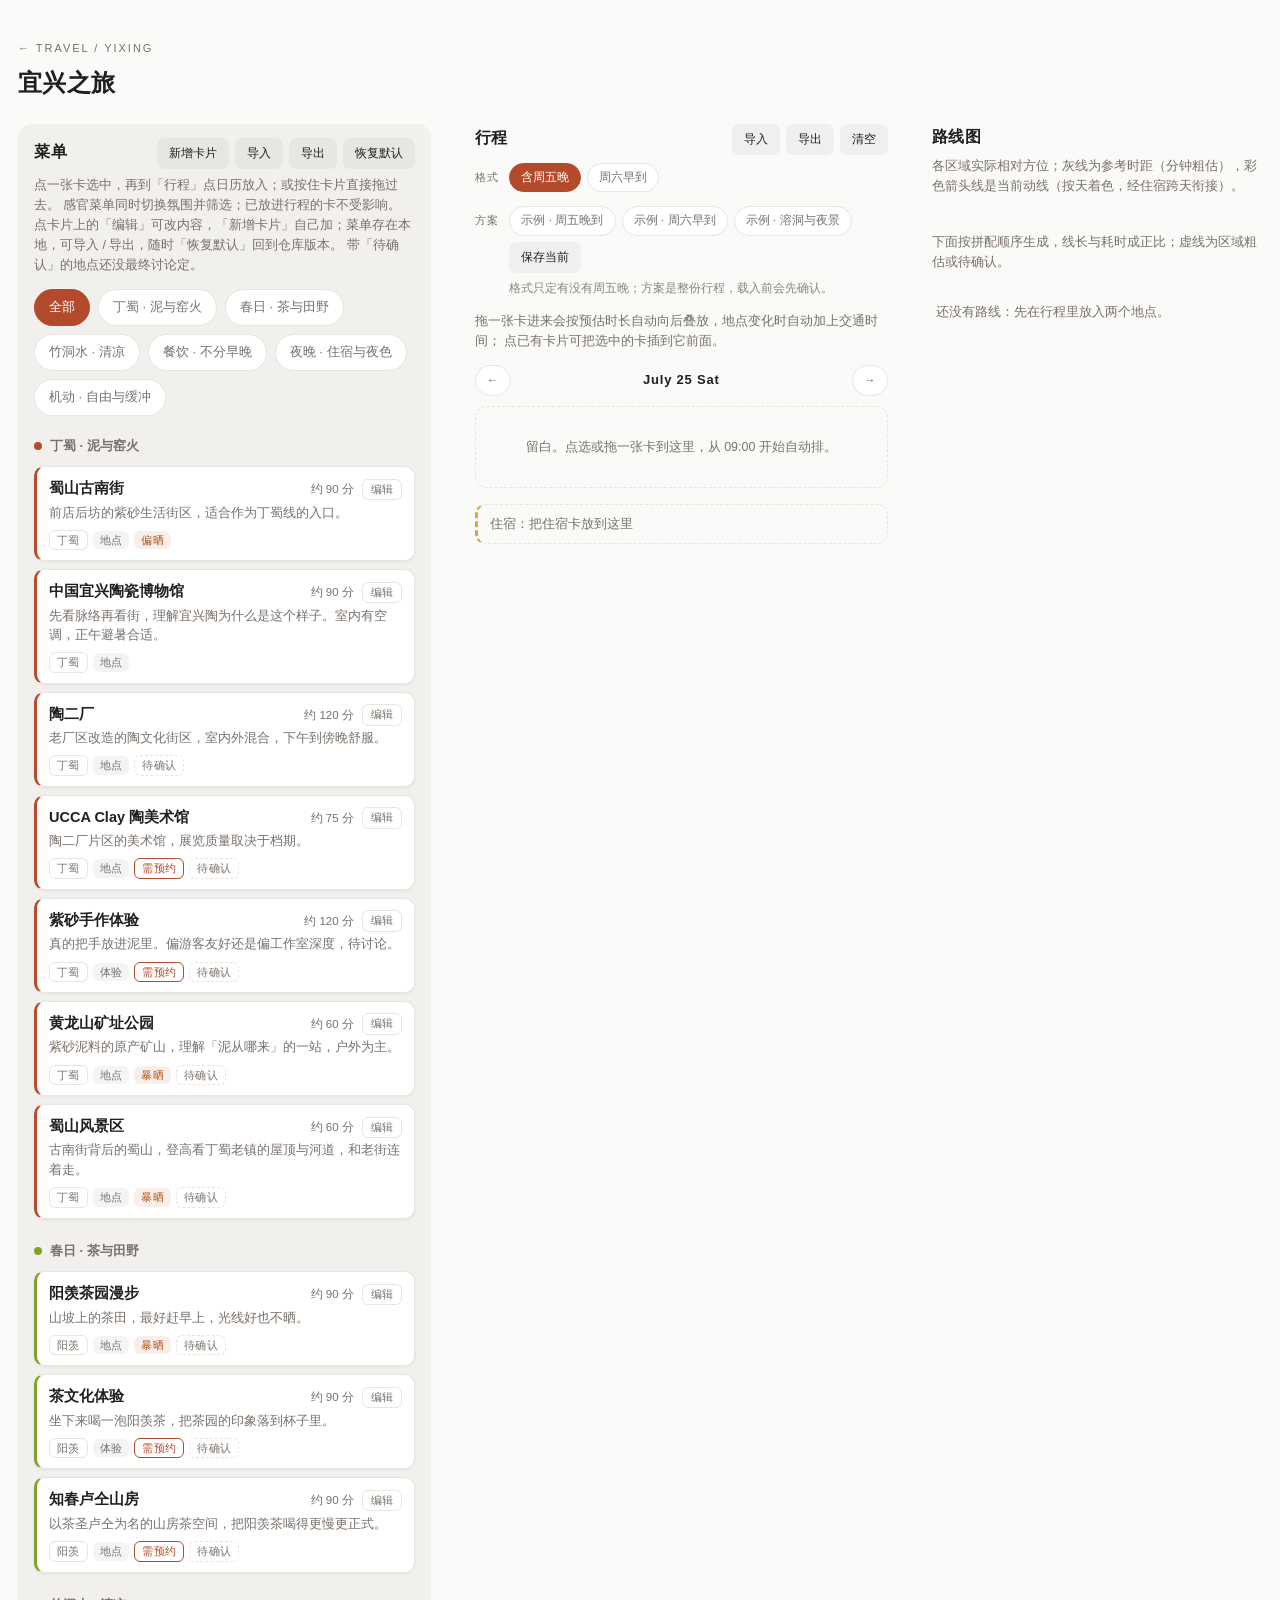
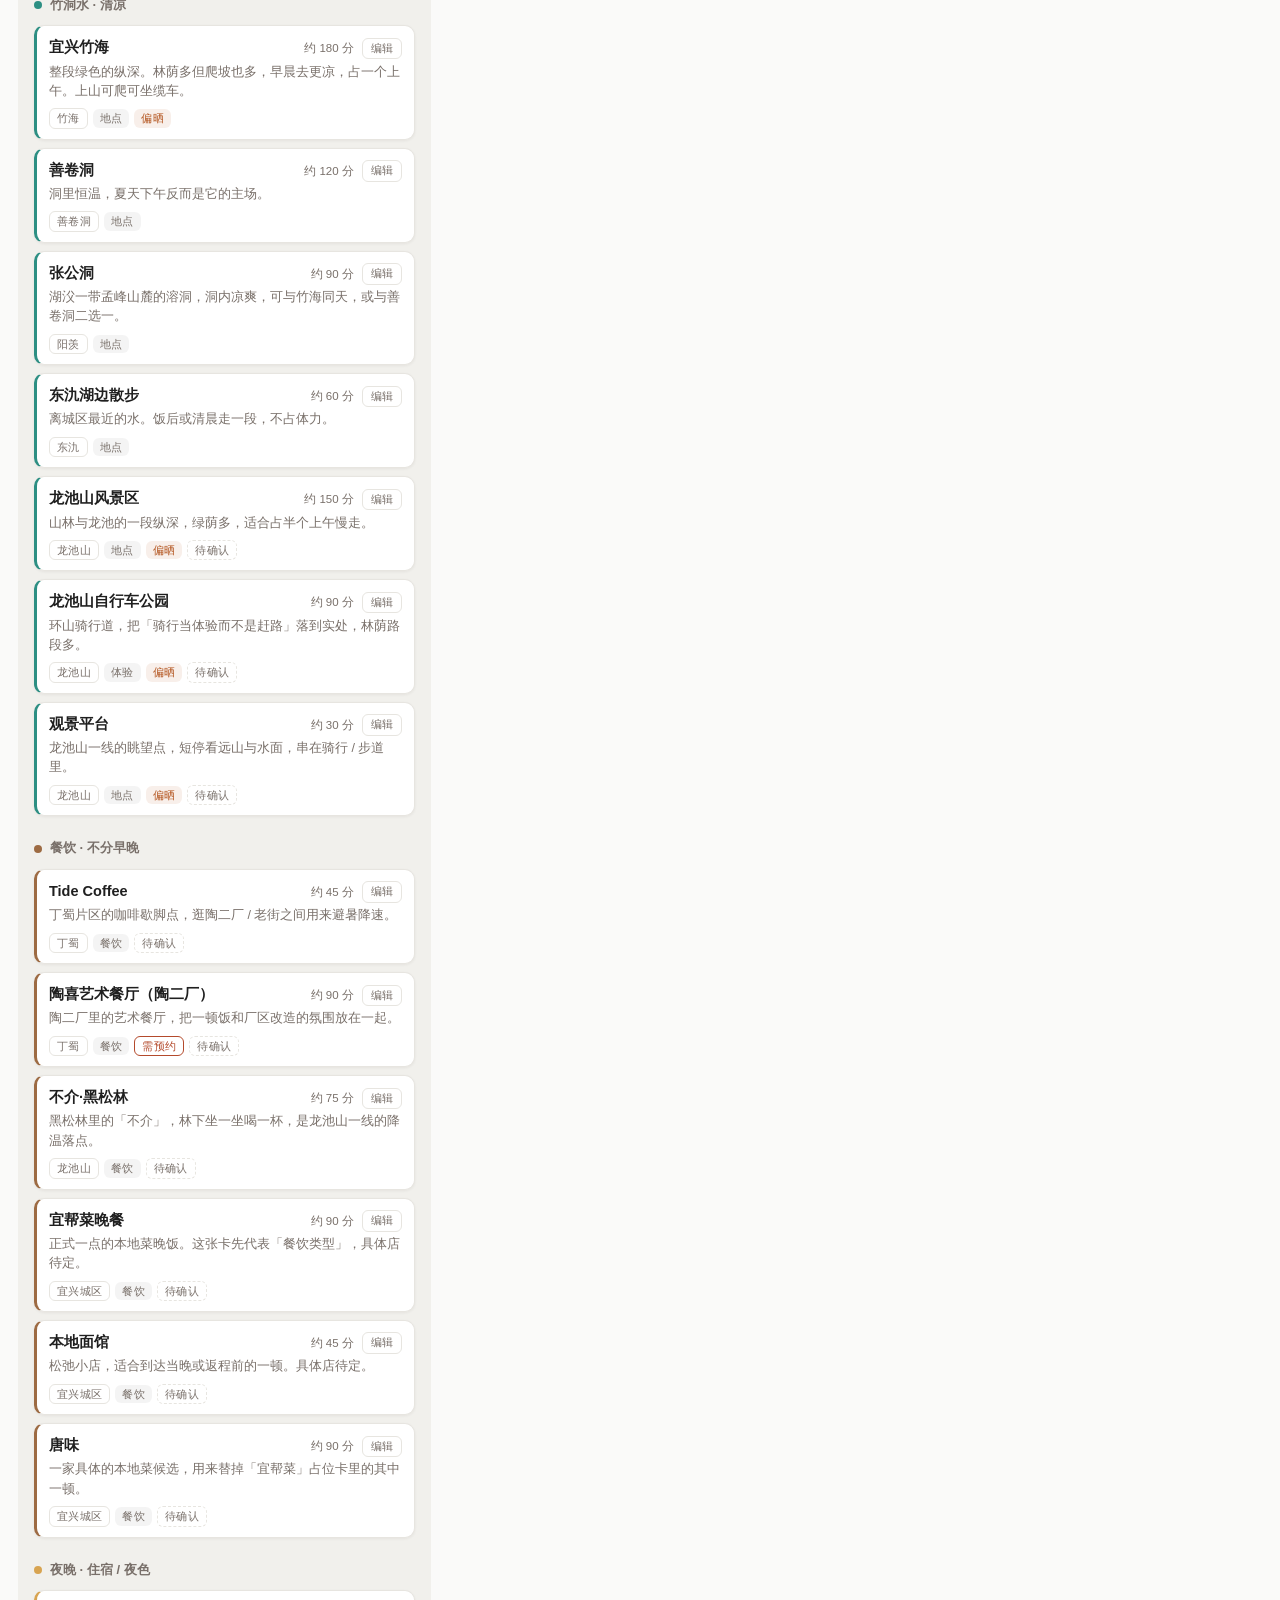
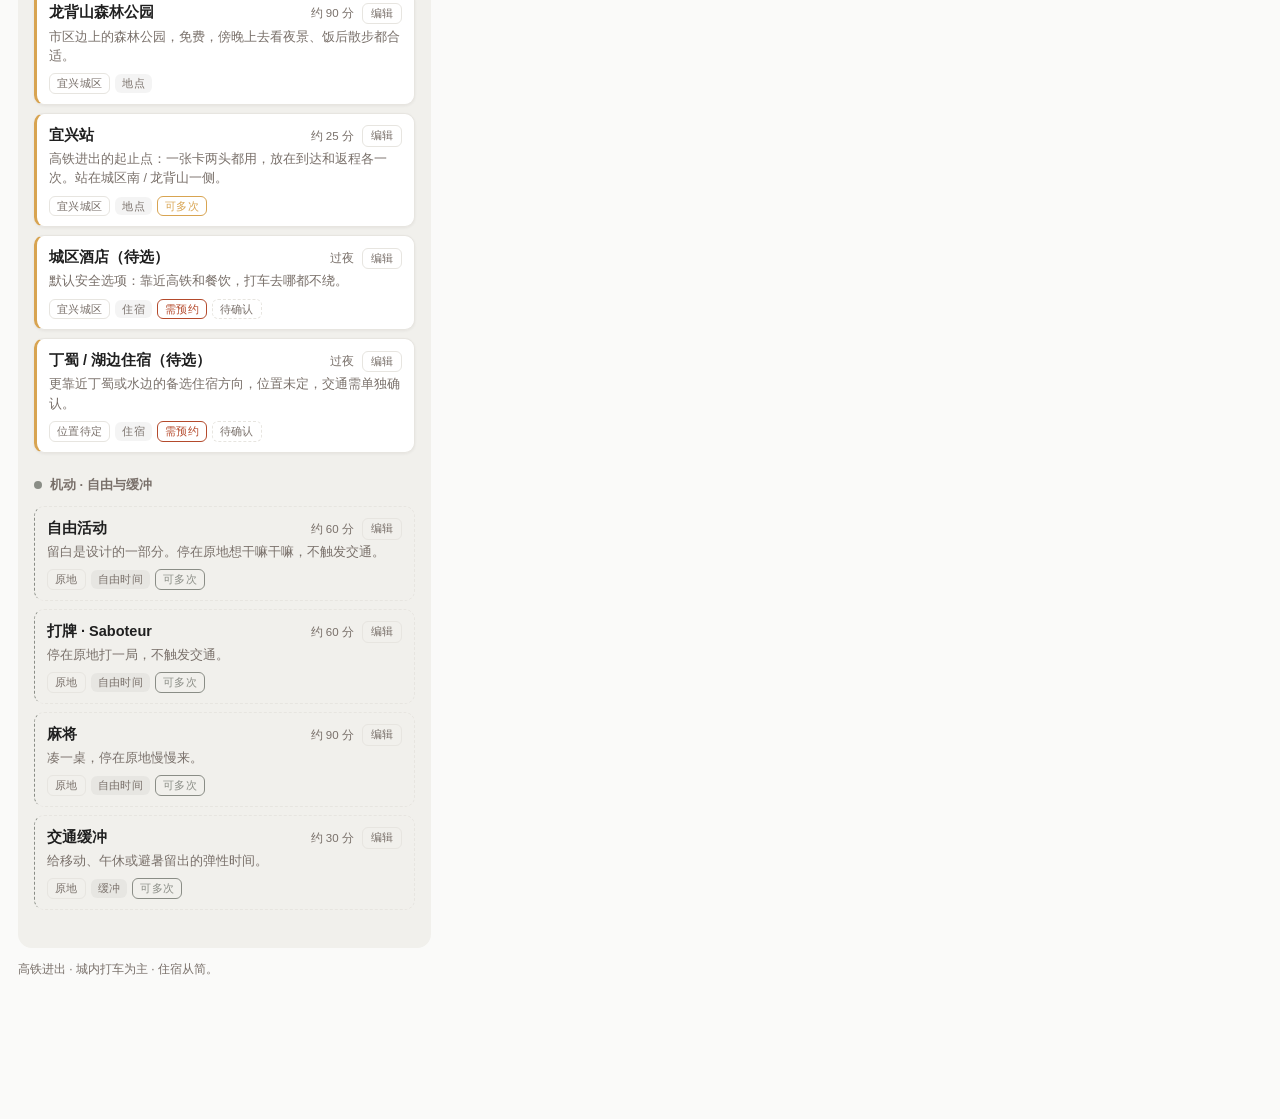
==== commit 7f17d42f: "Add 机动 category and a repeatable-card property Two asks: - New pool category `flex` (机动 · 自由与缓冲) for" ====
--- a/yixing/index.html
+++ b/yixing/index.html
@@ -5,7 +5,7 @@
 <meta name="viewport" content="width=device-width, initial-scale=1, viewport-fit=cover">
 <title>宜兴之旅</title>
 <meta name="description" content="宜兴四人行的行程拼配工具：自己选卡、自己拼、看看动线顺不顺。">
-<link rel="stylesheet" href="styles.css?v=22">
+<link rel="stylesheet" href="styles.css?v=24">
 </head>
 <body data-view="intro">
 
@@ -23,13 +23,8 @@
       地点、体验、饭局、住宿和留白都做成了卡片，四个人自己拼。
     </p>
 
-    <h2>四种感官入口</h2>
-    <ul class="intro-themes">
-      <li data-card-theme="dingshu" data-theme-go="dingshu"><strong>丁蜀 · 泥与窑火</strong>紫砂、老街、窑坊</li>
-      <li data-card-theme="spring" data-theme-go="spring"><strong>春日 · 茶与田野</strong>阳羡茶、茶园、山坡</li>
-      <li data-card-theme="bamboo-water" data-theme-go="bamboo-water"><strong>竹洞水 · 清凉</strong>竹海、溶洞、湖边</li>
-      <li data-card-theme="night" data-theme-go="night"><strong>夜晚 · 住宿与留白</strong>住宿、夜色、打牌</li>
-    </ul>
+    <h2>从哪一类开始</h2>
+    <ul class="intro-themes" id="intro-themes"></ul>
 
     <h2>怎么用</h2>
     <ol class="intro-steps">
@@ -63,7 +58,8 @@
       <button type="button" data-theme-btn="spring">春日 · 茶与田野</button>
       <button type="button" data-theme-btn="bamboo-water">竹洞水 · 清凉</button>
       <button type="button" data-theme-btn="food">餐饮 · 不分早晚</button>
-      <button type="button" data-theme-btn="night">夜晚 · 住宿与自由</button>
+      <button type="button" data-theme-btn="night">夜晚 · 住宿与夜色</button>
+      <button type="button" data-theme-btn="flex">机动 · 自由与缓冲</button>
     </nav>
     <div id="card-pool"></div>
   </section>
@@ -181,6 +177,7 @@
       </div>
       <label class="field"><span>暑热风险</span><select id="cf-heat"></select></label>
       <label class="field field--check"><input type="checkbox" id="cf-reservation"> 需预约</label>
+      <label class="field field--check"><input type="checkbox" id="cf-repeatable"> 可多次放入</label>
       <label class="field field--full"><span>标签（顿号或逗号分隔）</span><input type="text" id="cf-tags" placeholder="例：紫砂、老街、散步"></label>
       <label class="field field--full"><span>简介</span><textarea id="cf-summary" rows="2" maxlength="120"></textarea></label>
       <label class="field field--check"><input type="checkbox" id="cf-pending"> 待确认（未讨论定）</label>
@@ -207,11 +204,11 @@
 </div>
 
 <!-- 数据/逻辑文件带版本参数防缓存；改动这些文件时把 v 一起加一 -->
-<script src="data/places.js?v=22"></script>
-<script src="data/transport-edges.js?v=22"></script>
-<script src="data/blocked-edges.js?v=22"></script>
-<script src="data/presets.js?v=22"></script>
-<script src="data/region-times.js?v=22"></script>
-<script src="app.js?v=22"></script>
+<script src="data/places.js?v=24"></script>
+<script src="data/transport-edges.js?v=24"></script>
+<script src="data/blocked-edges.js?v=24"></script>
+<script src="data/presets.js?v=24"></script>
+<script src="data/region-times.js?v=24"></script>
+<script src="app.js?v=24"></script>
 </body>
 </html>
--- a/yixing/styles.css
+++ b/yixing/styles.css
@@ -10,6 +10,7 @@
   --c-bamboo: #2d8f83;
   --c-food: #9d6b43;
   --c-night: #d8a451;
+  --c-flex: #8a8d86;
 
   /* 素色基调（近白） */
   --bg: #fafaf9;
@@ -60,6 +61,15 @@
   --line: #e8dcc9;
 }
 
+[data-theme="flex"] {
+  --bg: #f1f2f0;
+  --text: #24251f;
+  --accent: #6f716a;
+  --surface: #fbfbf9;
+  --muted: #7b7d75;
+  --line: #e3e4df;
+}
+
 [data-theme="night"] {
   --bg: #2c2620;          /* 暖夜灰而非近黑：降低与其余素色页面的对比 */
   --text: #e7ddcd;        /* 文字调暗一档，减小刺眼的高对比 */
@@ -79,6 +89,7 @@
 [data-card-theme="bamboo-water"] { --card-accent: var(--c-bamboo); }
 [data-card-theme="food"] { --card-accent: var(--c-food); }
 [data-card-theme="night"] { --card-accent: var(--c-night); }
+[data-card-theme="flex"] { --card-accent: var(--c-flex); }
 
 /* ---------- 基础 ---------- */
 
@@ -315,6 +326,13 @@
 .badge-tbc {
   color: var(--muted);
   border: 1px dashed var(--line);
+  background: transparent;
+}
+
+/* 可重复卡：放一次不会“用掉”，可再放 */
+.badge-repeat {
+  color: var(--card-accent, var(--muted));
+  border: 1px solid currentColor;
   background: transparent;
 }
 
